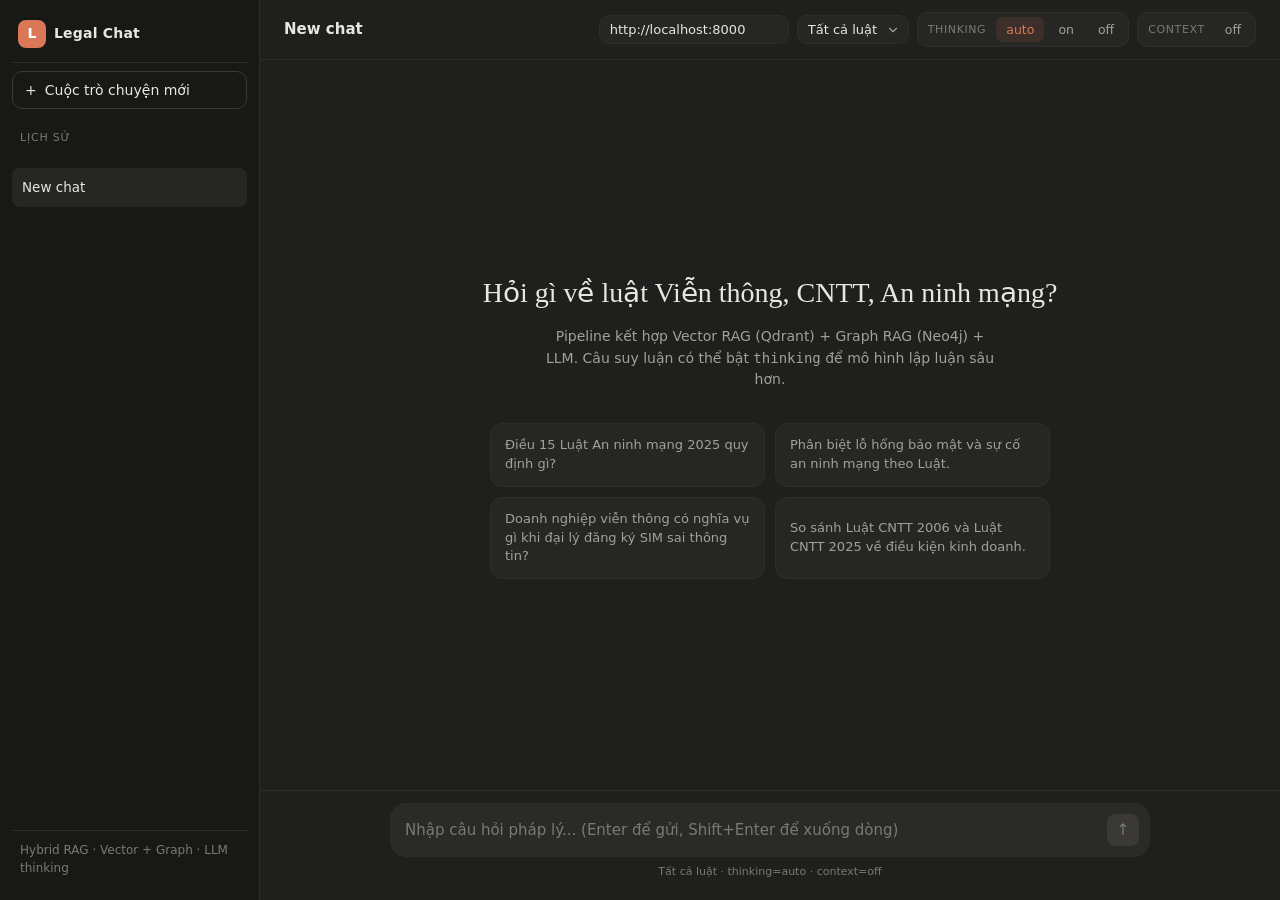
==== ui.html @ 365f96e8 "Add chat UI and graph visualization" ====
<!doctype html>
<html lang="vi">
<head>
  <meta charset="UTF-8" />
  <meta name="viewport" content="width=device-width, initial-scale=1.0" />
  <title>Legal Chat</title>
  <style>
    :root {
      --bg: #1f1f1e;
      --bg-elevated: #262624;
      --bg-sidebar: #181817;
      --bg-input: #2a2a28;
      --bg-bubble-user: #353532;
      --bg-code: #1a1a19;
      --text: #e8e6e3;
      --text-muted: #a1a09c;
      --text-faint: #7a7975;
      --border: #3a3937;
      --border-soft: #2e2d2b;
      --accent: #d97757;
      --accent-hover: #c46444;
      --accent-soft: rgba(217, 119, 87, 0.12);
      --danger: #e06c75;
      --sans: Inter, system-ui, -apple-system, "Segoe UI", Roboto, sans-serif;
      --serif: "Source Serif Pro", Georgia, "Times New Roman", serif;
      --mono: ui-monospace, SFMono-Regular, Consolas, "Liberation Mono", monospace;
      color-scheme: dark;
      font-family: var(--sans);
      font-size: 15px;
      line-height: 1.55;
      color: var(--text);
      background: var(--bg);
      -webkit-font-smoothing: antialiased;
      -moz-osx-font-smoothing: grayscale;
      text-rendering: optimizeLegibility;
    }

    * { box-sizing: border-box; }
    html, body { margin: 0; height: 100%; width: 100%; }
    button {
      font-family: inherit;
      color: inherit;
      background: none;
      border: none;
      cursor: pointer;
      padding: 0;
    }
    input, textarea, select {
      font-family: inherit;
      font-size: inherit;
      color: inherit;
      background: none;
      border: none;
      outline: none;
    }
    ::-webkit-scrollbar { width: 10px; height: 10px; }
    ::-webkit-scrollbar-track { background: transparent; }
    ::-webkit-scrollbar-thumb { background: var(--border); border-radius: 8px; }
    ::-webkit-scrollbar-thumb:hover { background: #4a4946; }

    .app {
      display: flex;
      height: 100vh;
      width: 100vw;
      overflow: hidden;
    }

    .sidebar {
      width: 260px;
      flex-shrink: 0;
      background: var(--bg-sidebar);
      border-right: 1px solid var(--border-soft);
      display: flex;
      flex-direction: column;
      padding: 12px;
      gap: 8px;
    }

    .sidebar-header {
      display: flex;
      align-items: center;
      gap: 8px;
      padding: 8px 6px 14px;
      border-bottom: 1px solid var(--border-soft);
    }

    .sidebar-logo {
      width: 28px;
      height: 28px;
      border-radius: 8px;
      background: var(--accent);
      color: white;
      display: grid;
      place-items: center;
      font-weight: 700;
      font-size: 14px;
    }

    .sidebar-title {
      font-weight: 600;
      font-size: 14px;
      letter-spacing: 0.2px;
    }

    .new-chat-btn {
      display: flex;
      align-items: center;
      gap: 8px;
      padding: 10px 12px;
      border-radius: 10px;
      background: transparent;
      color: var(--text);
      font-size: 14px;
      font-weight: 500;
      border: 1px solid var(--border);
      transition: background 0.15s;
    }
    .new-chat-btn:hover { background: var(--bg-elevated); }

    .conv-section-title {
      font-size: 11px;
      text-transform: uppercase;
      letter-spacing: 0.8px;
      color: var(--text-faint);
      padding: 12px 8px 6px;
    }

    .conv-list {
      flex: 1;
      overflow-y: auto;
      display: flex;
      flex-direction: column;
      gap: 2px;
      margin-top: 8px;
    }

    .conv-item {
      display: flex;
      align-items: center;
      justify-content: space-between;
      padding: 8px 10px;
      border-radius: 8px;
      font-size: 13.5px;
      color: var(--text-muted);
      cursor: pointer;
      transition: background 0.15s, color 0.15s;
      text-align: left;
    }
    .conv-item:hover, .conv-item.active {
      background: var(--bg-elevated);
      color: var(--text);
    }
    .conv-item-title {
      flex: 1;
      white-space: nowrap;
      overflow: hidden;
      text-overflow: ellipsis;
    }
    .conv-item-del {
      opacity: 0;
      font-size: 16px;
      color: var(--text-faint);
      padding: 2px 4px;
      border-radius: 4px;
      transition: opacity 0.15s;
    }
    .conv-item:hover .conv-item-del { opacity: 1; }
    .conv-item-del:hover {
      color: var(--danger);
      background: rgba(224, 108, 117, 0.12);
    }

    .sidebar-footer {
      border-top: 1px solid var(--border-soft);
      padding: 10px 8px;
      font-size: 12px;
      color: var(--text-faint);
    }

    .main {
      flex: 1;
      display: flex;
      flex-direction: column;
      min-width: 0;
    }

    .topbar {
      display: flex;
      align-items: center;
      justify-content: space-between;
      padding: 12px 24px;
      border-bottom: 1px solid var(--border-soft);
      gap: 12px;
      flex-wrap: wrap;
    }
    .topbar-left, .topbar-right {
      display: flex;
      align-items: center;
      gap: 8px;
      flex-wrap: wrap;
    }
    .chat-title {
      font-size: 15px;
      font-weight: 600;
      color: var(--text);
    }

    .control-group {
      display: flex;
      align-items: center;
      gap: 4px;
      background: var(--bg-elevated);
      border: 1px solid var(--border-soft);
      border-radius: 10px;
      padding: 4px;
    }
    .control-label {
      font-size: 11px;
      text-transform: uppercase;
      letter-spacing: 0.6px;
      color: var(--text-faint);
      padding: 0 6px;
    }
    .control-btn {
      padding: 5px 10px;
      border-radius: 7px;
      font-size: 12.5px;
      color: var(--text-muted);
      transition: all 0.15s;
    }
    .control-btn:hover { color: var(--text); }
    .control-btn.active {
      background: var(--accent-soft);
      color: var(--accent);
      font-weight: 500;
    }
    .select, .api-input {
      background: var(--bg-elevated);
      border: 1px solid var(--border-soft);
      border-radius: 10px;
      padding: 6px 10px;
      font-size: 13px;
      color: var(--text);
    }
    .select {
      padding-right: 30px;
      appearance: none;
      -webkit-appearance: none;
      background-image: url("data:image/svg+xml;utf8,<svg xmlns='http://www.w3.org/2000/svg' viewBox='0 0 24 24' fill='none' stroke='%23a1a09c' stroke-width='2' stroke-linecap='round' stroke-linejoin='round'><polyline points='6 9 12 15 18 9'/></svg>");
      background-repeat: no-repeat;
      background-position: right 8px center;
      background-size: 14px;
      cursor: pointer;
      max-width: 260px;
    }
    .api-input {
      width: 190px;
    }
    .select:hover, .api-input:hover { border-color: var(--border); }

    .chat {
      flex: 1;
      overflow-y: auto;
      display: flex;
      flex-direction: column;
    }
    .chat-inner {
      width: 100%;
      max-width: 760px;
      margin: 0 auto;
      padding: 24px;
      display: flex;
      flex-direction: column;
      gap: 28px;
      flex: 1;
    }
    .empty-state {
      flex: 1;
      display: flex;
      flex-direction: column;
      justify-content: center;
      align-items: center;
      gap: 12px;
      color: var(--text-muted);
      padding: 60px 20px;
      text-align: center;
    }
    .empty-state h2 {
      font-family: var(--serif);
      font-size: 28px;
      font-weight: 400;
      color: var(--text);
      margin: 0;
    }
    .empty-state p {
      font-size: 14px;
      margin: 0;
      max-width: 460px;
    }
    .suggestion-grid {
      display: grid;
      grid-template-columns: repeat(2, minmax(0, 1fr));
      gap: 10px;
      margin-top: 20px;
      width: 100%;
      max-width: 560px;
    }
    .suggestion {
      text-align: left;
      padding: 12px 14px;
      background: var(--bg-elevated);
      border: 1px solid var(--border-soft);
      border-radius: 12px;
      font-size: 13px;
      color: var(--text-muted);
      line-height: 1.45;
      transition: all 0.15s;
    }
    .suggestion:hover {
      border-color: var(--border);
      color: var(--text);
    }

    .msg {
      display: flex;
      flex-direction: column;
      gap: 6px;
    }
    .msg-role {
      font-size: 12px;
      font-weight: 600;
      color: var(--text-faint);
      letter-spacing: 0.3px;
      display: flex;
      align-items: center;
      gap: 8px;
    }
    .badge {
      font-size: 10px;
      padding: 2px 6px;
      border-radius: 4px;
      background: var(--accent-soft);
      color: var(--accent);
      font-weight: 500;
      text-transform: none;
      letter-spacing: 0.2px;
    }
    .badge.muted {
      background: var(--bg-elevated);
      color: var(--text-muted);
    }
    .msg-content {
      font-size: 15px;
      line-height: 1.65;
      white-space: pre-wrap;
      word-wrap: break-word;
      color: var(--text);
    }
    .msg.user {
      align-items: flex-end;
    }
    .msg.user .msg-content {
      background: var(--bg-bubble-user);
      padding: 12px 16px;
      border-radius: 14px;
      align-self: flex-end;
      max-width: 85%;
    }
    .msg.assistant .msg-content {
      padding: 4px 0;
    }
    .msg.assistant .msg-content.markdown {
      white-space: normal;
    }
    .markdown h1,
    .markdown h2,
    .markdown h3 {
      margin: 14px 0 8px;
      color: var(--text);
      line-height: 1.3;
      font-weight: 650;
    }
    .markdown h1 { font-size: 22px; }
    .markdown h2 { font-size: 19px; }
    .markdown h3 { font-size: 16px; }
    .markdown p { margin: 0 0 10px; }
    .markdown ul,
    .markdown ol {
      margin: 6px 0 12px;
      padding-left: 24px;
    }
    .markdown li {
      margin: 4px 0;
      padding-left: 2px;
    }
    .markdown blockquote {
      margin: 8px 0 12px;
      padding: 8px 12px;
      border-left: 3px solid var(--accent);
      background: var(--bg-elevated);
      color: var(--text-muted);
      border-radius: 0 8px 8px 0;
    }
    .markdown code {
      font-family: var(--mono);
      font-size: 0.92em;
      background: var(--bg-code);
      border: 1px solid var(--border-soft);
      border-radius: 5px;
      padding: 1px 5px;
    }
    .markdown pre {
      margin: 8px 0 12px;
      padding: 10px 12px;
      background: var(--bg-code);
      border: 1px solid var(--border-soft);
      border-radius: 8px;
      overflow-x: auto;
      white-space: pre;
    }
    .markdown pre code {
      padding: 0;
      border: none;
      background: transparent;
      font-size: 12px;
      line-height: 1.55;
    }
    .markdown table {
      width: 100%;
      border-collapse: collapse;
      margin: 10px 0 14px;
      font-size: 14px;
    }
    .markdown th,
    .markdown td {
      border: 1px solid var(--border-soft);
      padding: 7px 9px;
      vertical-align: top;
    }
    .markdown th {
      background: var(--bg-elevated);
      color: var(--text);
      text-align: left;
      font-weight: 600;
    }
    .markdown a {
      color: var(--accent);
      text-decoration: none;
    }
    .markdown a:hover { text-decoration: underline; }
    .markdown hr {
      border: none;
      border-top: 1px solid var(--border-soft);
      margin: 14px 0;
    }
    .msg.error .msg-content {
      color: var(--danger);
      background: rgba(224, 108, 117, 0.08);
      border: 1px solid rgba(224, 108, 117, 0.2);
      padding: 12px 16px;
      border-radius: 12px;
    }
    .msg-meta {
      font-size: 12px;
      color: var(--text-faint);
      margin-top: 4px;
      font-style: italic;
    }

    .ctx {
      margin-top: 10px;
      border: 1px solid var(--border-soft);
      border-radius: 10px;
      background: var(--bg-elevated);
      overflow: hidden;
    }
    .ctx-summary {
      display: flex;
      align-items: center;
      justify-content: space-between;
      padding: 8px 12px;
      font-size: 12px;
      color: var(--text-muted);
      cursor: pointer;
      user-select: none;
    }
    .ctx-summary:hover { color: var(--text); }
    .ctx[open] .chev { transform: rotate(90deg); }
    .chev {
      transition: transform 0.15s;
      font-size: 10px;
    }
    .ctx-body {
      padding: 0 14px 12px;
      display: flex;
      flex-direction: column;
      gap: 12px;
    }
    .ctx-section {
      display: flex;
      flex-direction: column;
      gap: 4px;
    }
    .ctx-section h4 {
      margin: 0;
      font-size: 11px;
      text-transform: uppercase;
      letter-spacing: 0.6px;
      color: var(--text-faint);
    }
    .ctx-section pre {
      margin: 0;
      background: var(--bg-code);
      border: 1px solid var(--border-soft);
      border-radius: 8px;
      padding: 10px 12px;
      font-family: var(--mono);
      font-size: 12px;
      line-height: 1.55;
      color: var(--text-muted);
      white-space: pre-wrap;
      word-wrap: break-word;
      max-height: 320px;
      overflow-y: auto;
    }
    .ctx-head {
      display: flex;
      align-items: center;
      justify-content: space-between;
      gap: 8px;
    }
    .ctx-action {
      padding: 4px 8px;
      border: 1px solid var(--border-soft);
      border-radius: 7px;
      background: var(--bg-code);
      color: var(--text-muted);
      font-size: 11.5px;
      transition: border-color 0.15s, color 0.15s, background 0.15s;
    }
    .ctx-action:hover,
    .ctx-action.active {
      border-color: var(--accent);
      color: var(--accent);
      background: var(--accent-soft);
    }
    .graph-viz {
      border: 1px solid var(--border-soft);
      border-radius: 8px;
      background: var(--bg-code);
      overflow: auto;
      max-height: 480px;
    }
    .graph-viz.is-hidden { display: none; }
    .graph-viz svg {
      display: block;
      min-width: 760px;
      width: 100%;
      height: auto;
    }
    .graph-edge {
      stroke: #6b6964;
      stroke-width: 1.2;
      fill: none;
      opacity: 0.78;
    }
    .graph-edge-label {
      font-family: var(--mono);
      font-size: 10px;
      fill: var(--text-faint);
      paint-order: stroke;
      stroke: var(--bg-code);
      stroke-width: 4px;
      stroke-linejoin: round;
    }
    .graph-node rect {
      stroke: var(--border);
      stroke-width: 1;
      rx: 7;
      ry: 7;
    }
    .graph-node text {
      font-family: var(--sans);
      font-size: 11.5px;
      fill: var(--text);
      pointer-events: none;
    }
    .graph-node .node-type {
      font-family: var(--mono);
      font-size: 9.5px;
      fill: var(--text-faint);
      text-transform: uppercase;
    }
    .graph-node.law rect { fill: #28332d; }
    .graph-node.article rect { fill: #37302a; stroke: var(--accent); }
    .graph-node.clause rect { fill: #2c2f34; }
    .graph-node.ref rect { fill: #302d38; }
    .graph-node.entity rect { fill: #262f30; }
    .graph-empty {
      padding: 12px;
      font-size: 12px;
      color: var(--text-faint);
    }
    .graph-modal {
      position: fixed;
      inset: 0;
      z-index: 100;
      background: rgba(0, 0, 0, 0.68);
      display: grid;
      place-items: center;
      padding: 22px;
    }
    .graph-modal[hidden] { display: none; }
    .graph-panel {
      width: min(1500px, 96vw);
      height: min(940px, 92vh);
      background: var(--bg);
      border: 1px solid var(--border);
      border-radius: 10px;
      box-shadow: 0 22px 70px rgba(0, 0, 0, 0.48);
      display: grid;
      grid-template-rows: auto 1fr;
      overflow: hidden;
    }
    .graph-modal-header {
      display: flex;
      align-items: center;
      justify-content: space-between;
      gap: 12px;
      padding: 12px 14px;
      border-bottom: 1px solid var(--border-soft);
      background: var(--bg-sidebar);
    }
    .graph-modal-title {
      display: flex;
      flex-direction: column;
      gap: 2px;
      min-width: 0;
    }
    .graph-modal-title strong {
      font-size: 14px;
      color: var(--text);
    }
    .graph-modal-title span {
      font-size: 12px;
      color: var(--text-faint);
      white-space: nowrap;
      overflow: hidden;
      text-overflow: ellipsis;
    }
    .graph-close {
      width: 32px;
      height: 32px;
      border-radius: 8px;
      display: grid;
      place-items: center;
      border: 1px solid var(--border-soft);
      background: var(--bg-elevated);
      color: var(--text-muted);
      font-size: 20px;
      line-height: 1;
    }
    .graph-close:hover {
      color: var(--text);
      border-color: var(--border);
    }
    .graph-modal-body {
      min-height: 0;
      display: grid;
      grid-template-columns: minmax(0, 1fr) 320px;
    }
    .graph-stage {
      position: relative;
      min-width: 0;
      min-height: 0;
      overflow: auto;
      background:
        linear-gradient(rgba(255,255,255,0.026) 1px, transparent 1px),
        linear-gradient(90deg, rgba(255,255,255,0.026) 1px, transparent 1px),
        var(--bg-code);
      background-size: 28px 28px;
    }
    .graph-stage svg {
      display: block;
      min-width: 1180px;
      min-height: 760px;
    }
    .neo-edge {
      stroke: #77736d;
      stroke-width: 1.55;
      opacity: 0.9;
      cursor: pointer;
    }
    .neo-edge:hover { stroke: var(--accent); }
    .neo-edge-label {
      font-family: var(--mono);
      font-size: 10px;
      fill: var(--text-muted);
      paint-order: stroke;
      stroke: var(--bg-code);
      stroke-width: 4px;
      stroke-linejoin: round;
      pointer-events: none;
    }
    .neo-node { cursor: pointer; }
    .neo-node circle {
      stroke: rgba(255,255,255,0.22);
      stroke-width: 1.5;
      filter: drop-shadow(0 5px 12px rgba(0,0,0,0.28));
    }
    .neo-node:hover circle {
      stroke: var(--accent);
      stroke-width: 2.5;
    }
    .neo-node text {
      fill: #f4f1ec;
      font-family: var(--sans);
      font-size: 11px;
      font-weight: 600;
      text-anchor: middle;
      pointer-events: none;
    }
    .neo-node .neo-label-type {
      fill: rgba(255,255,255,0.72);
      font-family: var(--mono);
      font-size: 8.5px;
      font-weight: 500;
      letter-spacing: 0.2px;
    }
    .graph-inspector {
      border-left: 1px solid var(--border-soft);
      background: var(--bg-elevated);
      min-width: 0;
      overflow: auto;
      padding: 14px;
    }
    .graph-inspector h3 {
      margin: 0 0 8px;
      font-size: 13px;
      color: var(--text);
    }
    .graph-inspector p {
      margin: 0 0 10px;
      color: var(--text-muted);
      font-size: 12px;
    }
    .graph-props {
      display: grid;
      gap: 7px;
      font-size: 12px;
    }
    .graph-prop {
      display: grid;
      gap: 2px;
      padding-bottom: 7px;
      border-bottom: 1px solid var(--border-soft);
    }
    .graph-prop-key {
      color: var(--text-faint);
      font-family: var(--mono);
      font-size: 10.5px;
    }
    .graph-prop-value {
      color: var(--text-muted);
      word-break: break-word;
    }

    .typing {
      display: inline-flex;
      gap: 4px;
      align-items: center;
      padding: 8px 0;
    }
    .typing .dot {
      width: 6px;
      height: 6px;
      border-radius: 50%;
      background: var(--text-faint);
      animation: blink 1.2s infinite;
    }
    .typing .dot:nth-child(2) { animation-delay: 0.2s; }
    .typing .dot:nth-child(3) { animation-delay: 0.4s; }
    @keyframes blink {
      0%, 80%, 100% { opacity: 0.25; }
      40% { opacity: 1; }
    }

    /* Thinking card */
    .think {
      margin-top: 8px;
      margin-bottom: 4px;
      border: 1px solid var(--border-soft);
      border-radius: 12px;
      background: linear-gradient(
        180deg,
        rgba(217, 119, 87, 0.04) 0%,
        rgba(217, 119, 87, 0.01) 100%
      );
      overflow: hidden;
      transition: border-color 0.15s;
    }
    .think:hover { border-color: var(--border); }
    .think[open] { background: var(--bg-elevated); }
    .think-summary {
      display: flex;
      align-items: center;
      gap: 8px;
      padding: 9px 12px;
      font-size: 12.5px;
      color: var(--text-muted);
      cursor: pointer;
      user-select: none;
      list-style: none;
    }
    .think-summary::-webkit-details-marker { display: none; }
    .think-summary:hover { color: var(--text); }
    .think-icon { font-size: 13px; display: inline-flex; }
    .think-label { font-weight: 500; color: var(--text); }
    .think-len {
      font-family: var(--mono);
      font-size: 11px;
      color: var(--text-faint);
      margin-left: 2px;
    }
    .think-summary .chev { margin-left: auto; color: var(--text-faint); }
    .think[open] .think-summary .chev { transform: rotate(90deg); }
    .think-body {
      padding: 10px 14px 12px 36px;
      font-family: var(--mono);
      font-size: 12.5px;
      line-height: 1.6;
      color: var(--text-muted);
      white-space: pre-wrap;
      word-wrap: break-word;
      max-height: 360px;
      overflow-y: auto;
      border-top: 1px solid var(--border-soft);
    }
    .think[open] > .think-body {
      animation: think-pulse 1.6s ease-in-out infinite;
    }
    @keyframes think-pulse {
      0%, 100% { opacity: 0.85; }
      50% { opacity: 1; }
    }

    /* Streaming caret */
    .caret {
      display: inline-block;
      width: 7px;
      height: 1em;
      margin-left: 2px;
      background: var(--accent);
      vertical-align: text-bottom;
      border-radius: 1px;
      animation: caret-blink 1s steps(2, start) infinite;
    }
    @keyframes caret-blink {
      to { visibility: hidden; }
    }

    .composer-wrap {
      padding: 12px 24px 20px;
      border-top: 1px solid var(--border-soft);
      background: var(--bg);
    }
    .composer {
      max-width: 760px;
      margin: 0 auto;
      display: flex;
      align-items: flex-end;
      gap: 8px;
      background: var(--bg-input);
      border: 1px solid var(--border-soft);
      border-radius: 16px;
      padding: 10px 10px 10px 14px;
      transition: border-color 0.15s;
    }
    .composer:focus-within { border-color: var(--border); }
    .composer textarea {
      flex: 1;
      resize: none;
      min-height: 24px;
      max-height: 220px;
      padding: 4px 0;
      background: transparent;
      font-size: 15px;
      line-height: 1.5;
      color: var(--text);
    }
    .composer textarea::placeholder { color: var(--text-faint); }
    .send-btn {
      width: 32px;
      height: 32px;
      border-radius: 8px;
      background: var(--accent);
      color: white;
      display: grid;
      place-items: center;
      font-size: 16px;
      transition: background 0.15s;
      flex-shrink: 0;
    }
    .send-btn:hover:not(:disabled) { background: var(--accent-hover); }
    .send-btn:disabled {
      background: var(--border);
      color: var(--text-faint);
      cursor: not-allowed;
    }
    .composer-hint {
      max-width: 760px;
      margin: 6px auto 0;
      font-size: 11px;
      color: var(--text-faint);
      text-align: center;
    }

    @media (max-width: 760px) {
      .sidebar { display: none; }
      .topbar { padding: 10px 14px; }
      .chat-inner { padding: 18px 14px; }
      .composer-wrap { padding: 10px 14px 16px; }
      .suggestion-grid { grid-template-columns: 1fr; }
      .api-input { width: 100%; }
      .graph-modal { padding: 8px; }
      .graph-panel { width: 100vw; height: 100vh; border-radius: 0; }
      .graph-modal-body { grid-template-columns: 1fr; grid-template-rows: 1fr 220px; }
      .graph-inspector { border-left: none; border-top: 1px solid var(--border-soft); }
    }
  </style>
</head>
<body>
  <div class="app">
    <aside class="sidebar">
      <div class="sidebar-header">
        <div class="sidebar-logo">L</div>
        <div class="sidebar-title">Legal Chat</div>
      </div>

      <button id="newChatBtn" class="new-chat-btn">
        <span>+</span>
        <span>Cuộc trò chuyện mới</span>
      </button>

      <div class="conv-section-title">Lịch sử</div>
      <div id="convList" class="conv-list"></div>

      <div class="sidebar-footer">Hybrid RAG · Vector + Graph · LLM thinking</div>
    </aside>

    <main class="main">
      <header class="topbar">
        <div class="topbar-left">
          <div id="chatTitle" class="chat-title">New chat</div>
        </div>
        <div class="topbar-right">
          <input id="apiBase" class="api-input" title="API backend base URL" />

          <select id="lawSelect" class="select" title="Lọc theo luật">
            <option value="">Tất cả luật</option>
          </select>

          <div class="control-group" title="Chế độ suy luận của LLM">
            <span class="control-label">Thinking</span>
            <button class="control-btn active" data-thinking="auto">auto</button>
            <button class="control-btn" data-thinking="on">on</button>
            <button class="control-btn" data-thinking="off">off</button>
          </div>

          <div class="control-group" title="Hiển thị Vector/Graph context">
            <span class="control-label">Context</span>
            <button id="contextBtn" class="control-btn">off</button>
          </div>
        </div>
      </header>

      <div id="chat" class="chat">
        <div id="chatInner" class="chat-inner"></div>
      </div>

      <div class="composer-wrap">
        <div class="composer">
          <textarea
            id="input"
            placeholder="Nhập câu hỏi pháp lý... (Enter để gửi, Shift+Enter để xuống dòng)"
            rows="1"
          ></textarea>
          <button id="sendBtn" class="send-btn" title="Gửi" disabled>↑</button>
        </div>
        <div id="composerHint" class="composer-hint">Tất cả luật · thinking=auto · context=off</div>
      </div>
    </main>
  </div>

  <div id="graphModal" class="graph-modal" hidden>
    <div class="graph-panel">
      <div class="graph-modal-header">
        <div class="graph-modal-title">
          <strong>Neo4j subgraph</strong>
          <span id="graphMeta">No graph loaded</span>
        </div>
        <button id="graphClose" class="graph-close" type="button" title="Đóng">×</button>
      </div>
      <div class="graph-modal-body">
        <div id="graphStage" class="graph-stage"></div>
        <aside id="graphInspector" class="graph-inspector">
          <h3>Selection</h3>
          <p>Click a node or relationship to inspect Neo4j properties.</p>
        </aside>
      </div>
    </div>
  </div>

  <script>
    const SUGGESTIONS = [
      "Điều 15 Luật An ninh mạng 2025 quy định gì?",
      "Phân biệt lỗ hổng bảo mật và sự cố an ninh mạng theo Luật.",
      "Doanh nghiệp viễn thông có nghĩa vụ gì khi đại lý đăng ký SIM sai thông tin?",
      "So sánh Luật CNTT 2006 và Luật CNTT 2025 về điều kiện kinh doanh.",
    ];

    const state = {
      conversations: [newConversation()],
      activeId: null,
      laws: [],
      lawId: "",
      thinking: "auto",
      showContext: false,
      input: "",
      sending: false,
      apiBase: localStorage.getItem("legal-chat-api-base") || "http://localhost:8000",
    };
    state.activeId = state.conversations[0].id;
    let currentGraphView = { nodes: new Map(), edges: new Map() };

    const els = {
      convList: document.getElementById("convList"),
      chatTitle: document.getElementById("chatTitle"),
      chat: document.getElementById("chat"),
      chatInner: document.getElementById("chatInner"),
      input: document.getElementById("input"),
      sendBtn: document.getElementById("sendBtn"),
      newChatBtn: document.getElementById("newChatBtn"),
      lawSelect: document.getElementById("lawSelect"),
      contextBtn: document.getElementById("contextBtn"),
      composerHint: document.getElementById("composerHint"),
      apiBase: document.getElementById("apiBase"),
      graphModal: document.getElementById("graphModal"),
      graphMeta: document.getElementById("graphMeta"),
      graphStage: document.getElementById("graphStage"),
      graphInspector: document.getElementById("graphInspector"),
      graphClose: document.getElementById("graphClose"),
      thinkingBtns: Array.from(document.querySelectorAll("[data-thinking]")),
    };

    els.apiBase.value = state.apiBase;

    function genId() {
      return `${Date.now().toString(36)}-${Math.random().toString(36).slice(2, 7)}`;
    }

    function newConversation() {
      return {
        id: genId(),
        title: "New chat",
        messages: [],
        createdAt: Date.now(),
      };
    }

    function activeConversation() {
      return state.conversations.find((c) => c.id === state.activeId) || state.conversations[0];
    }

    function truncate(s, n) {
      const t = String(s || "").trim().replace(/\s+/g, " ");
      return t.length <= n ? t : t.slice(0, n - 1) + "...";
    }

    function escapeHtml(value) {
      return String(value ?? "")
        .replaceAll("&", "&amp;")
        .replaceAll("<", "&lt;")
        .replaceAll(">", "&gt;")
        .replaceAll('"', "&quot;")
        .replaceAll("'", "&#039;");
    }

    function renderMarkdown(value) {
      const source = String(value ?? "").replace(/\r\n?/g, "\n");
      const codeBlocks = [];
      let text = source.replace(/```([\w-]*)\n?([\s\S]*?)```/g, (_, lang, code) => {
        const token = `@@CODEBLOCK_${codeBlocks.length}@@`;
        codeBlocks.push(
          `<pre><code${lang ? ` data-lang="${escapeHtml(lang)}"` : ""}>${escapeHtml(code.trimEnd())}</code></pre>`
        );
        return `\n${token}\n`;
      });

      text = escapeHtml(text);
      text = renderMarkdownTables(text);
      text = text
        .replace(/^######\s+(.+)$/gm, "<h3>$1</h3>")
        .replace(/^#####\s+(.+)$/gm, "<h3>$1</h3>")
        .replace(/^####\s+(.+)$/gm, "<h3>$1</h3>")
        .replace(/^###\s+(.+)$/gm, "<h3>$1</h3>")
        .replace(/^##\s+(.+)$/gm, "<h2>$1</h2>")
        .replace(/^#\s+(.+)$/gm, "<h1>$1</h1>")
        .replace(/^\s*---+\s*$/gm, "<hr>")
        .replace(/`([^`\n]+)`/g, "<code>$1</code>")
        .replace(/\*\*([^*\n][\s\S]*?)\*\*/g, "<strong>$1</strong>")
        .replace(/__([^_\n][\s\S]*?)__/g, "<strong>$1</strong>")
        .replace(/(^|[\s(])\*([^*\n]+)\*/g, "$1<em>$2</em>")
        .replace(/(^|[\s(])_([^_\n]+)_/g, "$1<em>$2</em>")
        .replace(/\[([^\]\n]+)\]\((https?:\/\/[^\s)]+)\)/g, '<a href="$2" target="_blank" rel="noopener noreferrer">$1</a>');

      text = renderMarkdownLists(text);
      text = renderBlockquotes(text);
      text = text.replace(/@@CODEBLOCK_(\d+)@@/g, (_, i) => codeBlocks[Number(i)] || "");
      return renderParagraphs(text);
    }

    function renderMarkdownTables(text) {
      const lines = text.split("\n");
      const out = [];
      for (let i = 0; i < lines.length; i += 1) {
        if (
          i + 1 < lines.length &&
          /^\s*\|(.+)\|\s*$/.test(lines[i]) &&
          /^\s*\|?[\s:|-]+\|[\s:|.-]*\|?\s*$/.test(lines[i + 1])
        ) {
          const header = splitTableRow(lines[i]);
          i += 2;
          const rows = [];
          while (i < lines.length && /^\s*\|(.+)\|\s*$/.test(lines[i])) {
            rows.push(splitTableRow(lines[i]));
            i += 1;
          }
          i -= 1;
          out.push(
            "<table><thead><tr>" +
            header.map((c) => `<th>${c}</th>`).join("") +
            "</tr></thead><tbody>" +
            rows.map((r) => "<tr>" + r.map((c) => `<td>${c}</td>`).join("") + "</tr>").join("") +
            "</tbody></table>"
          );
        } else {
          out.push(lines[i]);
        }
      }
      return out.join("\n");
    }

    function splitTableRow(line) {
      return line.trim().replace(/^\|/, "").replace(/\|$/, "").split("|").map((c) => c.trim());
    }

    function renderMarkdownLists(text) {
      const lines = text.split("\n");
      const out = [];
      let listType = null;
      let items = [];

      function flush() {
        if (!listType) return;
        out.push(`<${listType}>${items.map((item) => `<li>${item}</li>`).join("")}</${listType}>`);
        listType = null;
        items = [];
      }

      for (const line of lines) {
        const unordered = line.match(/^\s*[-*]\s+(.+)$/);
        const ordered = line.match(/^\s*\d+\.\s+(.+)$/);
        if (unordered || ordered) {
          const nextType = unordered ? "ul" : "ol";
          if (listType && listType !== nextType) flush();
          listType = nextType;
          items.push((unordered || ordered)[1]);
        } else {
          flush();
          out.push(line);
        }
      }
      flush();
      return out.join("\n");
    }

    function renderBlockquotes(text) {
      const lines = text.split("\n");
      const out = [];
      let quote = [];

      function flush() {
        if (!quote.length) return;
        out.push(`<blockquote>${quote.join("<br>")}</blockquote>`);
        quote = [];
      }

      for (const line of lines) {
        const m = line.match(/^\s*&gt;\s?(.*)$/);
        if (m) {
          quote.push(m[1]);
        } else {
          flush();
          out.push(line);
        }
      }
      flush();
      return out.join("\n");
    }

    function renderParagraphs(text) {
      const blockStart = /^(<h[1-3]|<ul|<ol|<blockquote|<pre|<table|<hr)/;
      return text
        .split(/\n{2,}/)
        .map((block) => block.trim())
        .filter(Boolean)
        .map((block) => {
          if (blockStart.test(block)) return block;
          return `<p>${block.replace(/\n/g, "<br>")}</p>`;
        })
        .join("");
    }

    function apiUrl(path) {
      return state.apiBase.replace(/\/+$/, "") + path;
    }

    function updateActive(fn) {
      state.conversations = state.conversations.map((c) => (
        c.id === state.activeId ? fn(c) : c
      ));
      render();
    }

    function render() {
      const active = activeConversation();
      els.chatTitle.textContent = active?.title || "Chat";
      renderConversations();
      renderLaws();
      renderMessages();
      renderControls();
      updateComposer();
      requestAnimationFrame(() => {
        els.chat.scrollTop = els.chat.scrollHeight;
      });
    }

    function renderConversations() {
      els.convList.innerHTML = state.conversations.map((c) => `
        <div class="conv-item ${c.id === state.activeId ? "active" : ""}" data-conv-id="${escapeHtml(c.id)}">
          <div class="conv-item-title">${escapeHtml(c.title)}</div>
          <button class="conv-item-del" title="Xóa" data-delete-id="${escapeHtml(c.id)}">×</button>
        </div>
      `).join("");
    }

    function renderLaws() {
      const current = els.lawSelect.value;
      els.lawSelect.innerHTML = `<option value="">Tất cả luật</option>` + state.laws.map((l) => (
        `<option value="${escapeHtml(l.id)}">${escapeHtml(l.label)}</option>`
      )).join("");
      els.lawSelect.value = state.lawId || current || "";
    }

    function renderControls() {
      els.thinkingBtns.forEach((btn) => {
        btn.classList.toggle("active", btn.dataset.thinking === state.thinking);
      });
      els.contextBtn.classList.toggle("active", state.showContext);
      els.contextBtn.textContent = state.showContext ? "on" : "off";
    }

    function renderMessages() {
      const active = activeConversation();
      const messages = active?.messages || [];
      if (!messages.length) {
        els.chatInner.innerHTML = `
          <div class="empty-state">
            <h2>Hỏi gì về luật Viễn thông, CNTT, An ninh mạng?</h2>
            <p>
              Pipeline kết hợp Vector RAG (Qdrant) + Graph RAG (Neo4j) + LLM.
              Câu suy luận có thể bật <code>thinking</code> để mô hình lập luận sâu hơn.
            </p>
            <div class="suggestion-grid">
              ${SUGGESTIONS.map((s) => `
                <button class="suggestion" data-suggestion="${escapeHtml(s)}">${escapeHtml(s)}</button>
              `).join("")}
            </div>
          </div>
        `;
        return;
      }

      els.chatInner.innerHTML = messages.map(messageHtml).join("");
    }

    function messageHtml(m) {
      if (m.role === "user") {
        return `
          <div class="msg user">
            <div class="msg-role">Bạn</div>
            <div class="msg-content">${escapeHtml(m.text)}</div>
          </div>
        `;
      }
      if (m.role === "error") {
        return `
          <div class="msg error">
            <div class="msg-role">Lỗi</div>
            <div class="msg-content">${escapeHtml(m.text)}</div>
          </div>
        `;
      }

      const refined = m.refined || {};
      const original = String(refined.original || "").trim();
      const refinedText = String(refined.refined || "").trim();
      const refinedChanged = refinedText && refinedText !== original;
      const hasContext = m.context && (m.context.vector_context || m.context.graph_context);
      const hasThinking = m.thinking && m.thinking.length > 0;
      const showThinkingLive = m.streaming && hasThinking && !m.answer;
      const showTypingDots = m.streaming && !m.answer && !hasThinking;
      const showCaret = m.streaming && m.answer;

      return `
        <div class="msg assistant" data-msg-id="${escapeHtml(m.id || "")}">
          <div class="msg-role">
            Trợ lý
            ${m.intent ? `<span class="badge">${escapeHtml(m.intent)}</span>` : ""}
            ${m.refined ? `<span class="badge ${m.thinking_used ? "" : "muted"}">${m.thinking_used ? "thinking" : "no-thinking"}</span>` : ""}
          </div>
          ${refinedChanged ? `<div class="msg-meta">↻ refined: ${escapeHtml(refinedText)}</div>` : ""}
          ${refined.objective ? `<div class="msg-meta">🎯 mục tiêu: ${escapeHtml(refined.objective)}</div>` : ""}
          ${hasThinking ? thinkHtml(m, showThinkingLive) : ""}
          ${showTypingDots
            ? `<div class="typing"><span class="dot"></span><span class="dot"></span><span class="dot"></span></div>`
            : `<div class="msg-content markdown">${renderMarkdown(m.answer || "")}${showCaret ? '<span class="caret"></span>' : ""}</div>`
          }
          ${hasContext ? contextHtml(m.context) : ""}
        </div>
      `;
    }

    function thinkHtml(m, openByDefault) {
      const liveLabel = m.streaming && !m.answer;
      return `
        <details class="think"${openByDefault ? " open" : ""}>
          <summary class="think-summary">
            <span class="think-icon">${liveLabel ? "✨" : "💭"}</span>
            <span class="think-label">${liveLabel ? "Đang suy nghĩ…" : "Suy nghĩ"}</span>
            <span class="think-len">${(m.thinking || "").length.toLocaleString()} ký tự</span>
            <span class="chev">▸</span>
          </summary>
          <div class="think-body">${escapeHtml(m.thinking || "")}</div>
        </details>
      `;
    }

    function contextHtml(context) {
      const ids = Array.isArray(context.graph_article_ids) ? context.graph_article_ids : [];
      return `
        <details class="ctx">
          <summary class="ctx-summary">
            <span>Xem context retrieval</span>
            <span class="chev">▸</span>
          </summary>
          <div class="ctx-body">
            ${context.vector_context ? `
              <div class="ctx-section">
                <h4>VECTOR_CHUNKS</h4>
                <pre>${escapeHtml(context.vector_context)}</pre>
              </div>
            ` : ""}
            ${context.graph_context ? `
              <div class="ctx-section">
                <div class="ctx-head">
                  <h4>GRAPH_CONTEXT</h4>
                  <button class="ctx-action" type="button" data-graph-open="${escapeHtml(ids.join("|"))}">
                    Open Neo4j graph
                  </button>
                </div>
                <pre>${escapeHtml(context.graph_context)}</pre>
              </div>
            ` : ""}
            ${ids.length ? `
              <div class="ctx-section">
                <h4>GRAPH_ARTICLE_IDS</h4>
                <pre>${escapeHtml(ids.join(", "))}</pre>
              </div>
            ` : ""}
          </div>
        </details>
      `;
    }

    function graphVizHtml(graphContext, articleIds) {
      const graph = parseGraphContext(graphContext, articleIds);
      if (!graph.nodes.length) {
        return `
          <div class="graph-viz is-hidden" data-graph-viz>
            <div class="graph-empty">No graph structure detected.</div>
          </div>
        `;
      }
      const layout = layoutGraph(graph.nodes, graph.edges);
      const markerId = `arrow-${genId()}`;
      const edges = graph.edges.map((edge) => {
        const from = layout.nodeMap.get(edge.from);
        const to = layout.nodeMap.get(edge.to);
        if (!from || !to) return "";
        const x1 = from.x + from.w;
        const y1 = from.y + from.h / 2;
        const x2 = to.x;
        const y2 = to.y + to.h / 2;
        const midX = (x1 + x2) / 2;
        const midY = (y1 + y2) / 2 - 6;
        return `
          <path class="graph-edge" d="M ${x1} ${y1} C ${midX} ${y1}, ${midX} ${y2}, ${x2} ${y2}" marker-end="url(#${markerId})"></path>
          <text class="graph-edge-label" x="${midX}" y="${midY}" text-anchor="middle">${escapeHtml(shorten(edge.label, 24))}</text>
        `;
      }).join("");
      const nodes = layout.nodes.map((node) => {
        const lines = wrapLabel(node.label, 22, 2);
        return `
          <g class="graph-node ${escapeHtml(node.kind)}" transform="translate(${node.x} ${node.y})">
            <rect width="${node.w}" height="${node.h}"></rect>
            <text class="node-type" x="10" y="15">${escapeHtml(node.type)}</text>
            ${lines.map((line, i) => (
              `<text x="10" y="${33 + i * 14}">${escapeHtml(line)}</text>`
            )).join("")}
          </g>
        `;
      }).join("");
      return `
        <div class="graph-viz is-hidden" data-graph-viz>
          <svg viewBox="0 0 ${layout.width} ${layout.height}" role="img" aria-label="Graph context visualization">
            <defs>
              <marker id="${markerId}" viewBox="0 0 10 10" refX="9" refY="5" markerWidth="6" markerHeight="6" orient="auto-start-reverse">
                <path d="M 0 0 L 10 5 L 0 10 z" fill="#6b6964"></path>
              </marker>
            </defs>
            ${edges}
            ${nodes}
          </svg>
        </div>
      `;
    }

    function parseGraphContext(value, articleIds = []) {
      const nodes = new Map();
      const edges = [];
      const blocks = String(value || "")
        .split(/\n\s*---+\s*\n/g)
        .map((b) => b.trim())
        .filter(Boolean);

      function addNode(id, label, type, kind) {
        const key = normalizeNodeId(id || label || type);
        if (!key) return null;
        if (!nodes.has(key)) {
          nodes.set(key, {
            id: key,
            label: cleanLabel(label || key),
            type: cleanLabel(type || "NODE"),
            kind: kind || nodeKind(type),
          });
        }
        return key;
      }

      function addEdge(from, to, label) {
        if (!from || !to || from === to) return;
        const key = `${from}|${label}|${to}`;
        if (edges.some((e) => e.key === key)) return;
        edges.push({ key, from, to, label: cleanLabel(label || "REL") });
      }

      blocks.forEach((block, blockIndex) => {
        const lines = block.split(/\n+/).map((l) => normalizeGraphSyntax(l).trim()).filter(Boolean);
        if (!lines.length) return;

        const first = lines[0];
        const heading = first.match(/^\[([^\]]+)\]\s*(.+)$/);
        const lawLabel = heading ? heading[1] : "LAW";
        const articleLabel = heading ? heading[2] : first;
        const articleId = articleIds[blockIndex] || articleLabel;
        const lawId = addNode(`law:${lawLabel}`, lawLabel, "LAW", "law");
        const articleNodeId = addNode(`article:${articleId}`, articleLabel, "ARTICLE", "article");
        addEdge(lawId, articleNodeId, "HAS_ARTICLE");

        for (const line of lines.slice(1)) {
          const bullet = line.match(/^(?:[-*]|\u2022|â€¢)\s*(.+)$/);
          if (bullet) {
            const body = bullet[1].trim();
            const relation = body.match(/^(.+?)\s*(?:\u2014|--|-)\s*([A-Z][A-Z0-9_]{2,})\s*(?:\u2192|->)\s*(.+?)(?:\s+\[(.+)\])?$/);
            if (relation) {
              const from = addNode(`entity:${relation[1]}`, relation[1], "ENTITY", "entity");
              const to = addNode(`entity:${relation[3]}`, relation[3], "ENTITY", "entity");
              addEdge(articleNodeId, from, "CONTEXT");
              addEdge(from, to, relation[2]);
              addEdge(to, articleNodeId, "IN_ARTICLE");
              continue;
            }

            const entityGroup = body.match(/^([A-Z][A-Z0-9_]{2,}):\s*(.+)$/);
            if (entityGroup) {
              const type = entityGroup[1];
              entityGroup[2].split(/\s*,\s*/).filter(Boolean).slice(0, 8).forEach((label) => {
                const entityId = addNode(`${type}:${label}`, label, type, "entity");
                addEdge(articleNodeId, entityId, "MENTIONS");
              });
              continue;
            }

            if (body.length > 12) {
              const clauseId = addNode(`clause:${articleId}:${body.slice(0, 80)}`, body, "CLAUSE", "clause");
              addEdge(articleNodeId, clauseId, "HAS_CLAUSE");
            }
            continue;
          }

          const refLine = line.match(/^[^:]{0,40}:\s*(.+)$/);
          if (refLine && /(?:REF|tham|chi|den|to)/i.test(stripAccents(line))) {
            refLine[1].split(/\s*,\s*/).filter(Boolean).slice(0, 8).forEach((ref) => {
              const refId = addNode(`ref:${ref}`, ref, "ARTICLE_REF", "ref");
              addEdge(articleNodeId, refId, "REFERS_TO");
            });
          }
        }
      });

      return {
        nodes: Array.from(nodes.values()).slice(0, 80),
        edges: edges.filter((edge) => nodes.has(edge.from) && nodes.has(edge.to)).slice(0, 120),
      };
    }

    function layoutGraph(nodes, edges) {
      const buckets = {
        law: [],
        article: [],
        clause: [],
        entity: [],
        ref: [],
      };
      nodes.forEach((node) => {
        const bucket = buckets[node.kind] ? node.kind : "entity";
        buckets[bucket].push(node);
      });

      const cols = [
        ["law", 28],
        ["article", 195],
        ["clause", 370],
        ["entity", 555],
        ["ref", 735],
      ];
      const maxRows = Math.max(1, ...Object.values(buckets).map((b) => b.length));
      const height = Math.max(360, 58 + maxRows * 78);
      const laidOut = [];

      cols.forEach(([kind, x]) => {
        const list = buckets[kind];
        const gap = height / (list.length + 1);
        list.forEach((node, i) => {
          laidOut.push({
            ...node,
            x,
            y: Math.max(24, Math.round(gap * (i + 1) - 30)),
            w: kind === "clause" ? 165 : 145,
            h: 58,
          });
        });
      });

      return {
        nodes: laidOut,
        nodeMap: new Map(laidOut.map((node) => [node.id, node])),
        width: 910,
        height,
      };
    }

    function normalizeNodeId(value) {
      return String(value || "").trim().toLowerCase().replace(/\s+/g, " ").slice(0, 160);
    }

    function cleanLabel(value) {
      return String(value || "").replace(/\s+/g, " ").trim();
    }

    function shorten(value, max) {
      const text = cleanLabel(value);
      return text.length <= max ? text : `${text.slice(0, max - 1)}...`;
    }

    function wrapLabel(value, width, maxLines) {
      const words = cleanLabel(value).split(/\s+/);
      const lines = [];
      let line = "";
      for (const word of words) {
        const next = line ? `${line} ${word}` : word;
        if (next.length > width && line) {
          lines.push(line);
          line = word;
        } else {
          line = next;
        }
        if (lines.length === maxLines) break;
      }
      if (line && lines.length < maxLines) lines.push(line);
      if (words.join(" ").length > lines.join(" ").length && lines.length) {
        lines[lines.length - 1] = shorten(lines[lines.length - 1], width);
      }
      return lines.length ? lines : [""];
    }

    function normalizeGraphSyntax(value) {
      return String(value || "")
        .replace(/\u00e2\u20ac\u00a2/g, "\u2022")
        .replace(/\u00e2\u20ac\u201d/g, "\u2014")
        .replace(/\u00e2\u2020\u2019/g, "\u2192");
    }

    function stripAccents(value) {
      return String(value || "")
        .normalize("NFD")
        .replace(/[\u0300-\u036f]/g, "")
        .toLowerCase();
    }

    function nodeKind(type) {
      const t = String(type || "").toUpperCase();
      if (t.includes("LAW")) return "law";
      if (t.includes("ARTICLE_REF")) return "ref";
      if (t.includes("ARTICLE")) return "article";
      if (t.includes("CLAUSE")) return "clause";
      return "entity";
    }

    async function openNeo4jGraph(articleIds) {
      const ids = Array.from(new Set((articleIds || []).map((id) => String(id || "").trim()).filter(Boolean)));
      els.graphModal.hidden = false;
      els.graphMeta.textContent = ids.length ? ids.join(", ") : "No article ids";
      els.graphStage.innerHTML = `<div class="graph-empty">Loading Neo4j subgraph...</div>`;
      els.graphInspector.innerHTML = `
        <h3>Selection</h3>
        <p>Click a node or relationship to inspect Neo4j properties.</p>
      `;

      if (!ids.length) {
        els.graphStage.innerHTML = `<div class="graph-empty">No graph_article_ids found in this response.</div>`;
        return;
      }

      try {
        const res = await fetch(apiUrl("/api/graph/subgraph"), {
          method: "POST",
          headers: { "Content-Type": "application/json" },
          body: JSON.stringify({ article_ids: ids, limit: 180 }),
        });
        if (!res.ok) {
          const text = await res.text();
          throw new Error(`HTTP ${res.status}: ${text.slice(0, 180)}`);
        }
        const graph = await res.json();
        renderNeo4jGraph(graph, ids);
      } catch (ex) {
        const msg = ex instanceof Error ? ex.message : String(ex);
        els.graphStage.innerHTML = `<div class="graph-empty">Cannot load Neo4j graph: ${escapeHtml(msg)}</div>`;
      }
    }

    function closeNeo4jGraph() {
      els.graphModal.hidden = true;
      els.graphStage.innerHTML = "";
      currentGraphView = { nodes: new Map(), edges: new Map() };
    }

    function renderNeo4jGraph(graph, articleIds) {
      const selectedArticles = new Set(articleIds);
      const nodes = (graph.nodes || []).map((node, index) => ({
        ...node,
        index,
        kind: neoKind(node.labels),
        r: neoRadius(node.labels),
        color: neoColor(node.labels),
      }));
      const nodeIds = new Set(nodes.map((node) => node.id));
      const edges = (graph.edges || [])
        .filter((edge) => nodeIds.has(edge.source) && nodeIds.has(edge.target))
        .map((edge, index) => ({ ...edge, index }));

      currentGraphView = {
        nodes: new Map(nodes.map((node) => [node.id, node])),
        edges: new Map(edges.map((edge) => [edge.id, edge])),
      };

      if (!nodes.length) {
        els.graphStage.innerHTML = `<div class="graph-empty">Neo4j returned an empty subgraph.</div>`;
        return;
      }

      const layout = forceLayout(nodes, edges, selectedArticles);
      const markerId = `neo-arrow-${genId()}`;
      const width = layout.width;
      const height = layout.height;

      const edgeHtml = edges.map((edge) => {
        const from = layout.nodeMap.get(edge.source);
        const to = layout.nodeMap.get(edge.target);
        if (!from || !to) return "";
        const angle = Math.atan2(to.y - from.y, to.x - from.x);
        const x1 = from.x + Math.cos(angle) * from.r;
        const y1 = from.y + Math.sin(angle) * from.r;
        const x2 = to.x - Math.cos(angle) * (to.r + 5);
        const y2 = to.y - Math.sin(angle) * (to.r + 5);
        const mx = (x1 + x2) / 2;
        const my = (y1 + y2) / 2;
        return `
          <g>
            <line class="neo-edge" x1="${x1.toFixed(1)}" y1="${y1.toFixed(1)}" x2="${x2.toFixed(1)}" y2="${y2.toFixed(1)}" marker-end="url(#${markerId})" data-edge-id="${escapeHtml(edge.id)}"></line>
            <text class="neo-edge-label" x="${mx.toFixed(1)}" y="${(my - 6).toFixed(1)}" text-anchor="middle">${escapeHtml(shorten(edge.type, 26))}</text>
          </g>
        `;
      }).join("");

      const nodeHtml = nodes.map((node) => {
        const labels = Array.isArray(node.labels) ? node.labels : [];
        const type = labels[0] || "NODE";
        const titleLines = wrapLabel(node.label || node.id, 13, 2);
        return `
          <g class="neo-node" transform="translate(${node.x.toFixed(1)} ${node.y.toFixed(1)})" data-node-id="${escapeHtml(node.id)}">
            <circle r="${node.r}" fill="${node.color}"></circle>
            <text class="neo-label-type" y="${(-node.r + 16).toFixed(1)}">${escapeHtml(shorten(type, 14))}</text>
            ${titleLines.map((line, i) => (
              `<text y="${(-6 + i * 14).toFixed(1)}">${escapeHtml(line)}</text>`
            )).join("")}
          </g>
        `;
      }).join("");

      els.graphMeta.textContent = `${nodes.length} nodes, ${edges.length} relationships · ${articleIds.join(", ")}`;
      els.graphStage.innerHTML = `
        <svg viewBox="0 0 ${width} ${height}" width="${width}" height="${height}" role="img" aria-label="Neo4j subgraph">
          <defs>
            <marker id="${markerId}" viewBox="0 0 10 10" refX="9" refY="5" markerWidth="7" markerHeight="7" orient="auto">
              <path d="M 0 0 L 10 5 L 0 10 z" fill="#77736d"></path>
            </marker>
          </defs>
          ${edgeHtml}
          ${nodeHtml}
        </svg>
      `;
      els.graphStage.scrollLeft = Math.max(0, (width - els.graphStage.clientWidth) / 2);
      els.graphStage.scrollTop = Math.max(0, (height - els.graphStage.clientHeight) / 2);
    }

    function forceLayout(nodes, edges, selectedArticles) {
      const width = Math.max(1180, Math.min(1900, 860 + nodes.length * 18));
      const height = Math.max(760, Math.min(1400, 560 + nodes.length * 12));
      const cx = width / 2;
      const cy = height / 2;
      const nodeMap = new Map(nodes.map((node) => [node.id, node]));

      nodes.forEach((node, index) => {
        const seed = hashString(node.id);
        const angle = (seed % 6283) / 1000;
        const ring = selectedArticles.has(node.id) || node.kind === "article" ? 90 : 230 + (seed % 260);
        node.x = cx + Math.cos(angle) * ring + (index % 5) * 8;
        node.y = cy + Math.sin(angle) * ring + (index % 7) * 8;
        if (selectedArticles.has(node.id)) {
          node.x = cx + (index % 3 - 1) * 115;
          node.y = cy + (Math.floor(index / 3) % 3 - 1) * 95;
        }
      });

      for (let step = 0; step < 170; step += 1) {
        for (let i = 0; i < nodes.length; i += 1) {
          const a = nodes[i];
          for (let j = i + 1; j < nodes.length; j += 1) {
            const b = nodes[j];
            let dx = a.x - b.x;
            let dy = a.y - b.y;
            let d2 = dx * dx + dy * dy;
            if (d2 < 1) {
              dx = 1;
              dy = 1;
              d2 = 2;
            }
            const minDist = a.r + b.r + 28;
            const force = Math.min(7, (minDist * minDist) / d2);
            const d = Math.sqrt(d2);
            const fx = (dx / d) * force;
            const fy = (dy / d) * force;
            if (!selectedArticles.has(a.id)) { a.x += fx; a.y += fy; }
            if (!selectedArticles.has(b.id)) { b.x -= fx; b.y -= fy; }
          }
        }

        edges.forEach((edge) => {
          const a = nodeMap.get(edge.source);
          const b = nodeMap.get(edge.target);
          if (!a || !b) return;
          const dx = b.x - a.x;
          const dy = b.y - a.y;
          const d = Math.max(1, Math.sqrt(dx * dx + dy * dy));
          const target = 185;
          const pull = (d - target) * 0.014;
          const fx = (dx / d) * pull;
          const fy = (dy / d) * pull;
          if (!selectedArticles.has(a.id)) { a.x += fx; a.y += fy; }
          if (!selectedArticles.has(b.id)) { b.x -= fx; b.y -= fy; }
        });

        nodes.forEach((node) => {
          const gravity = selectedArticles.has(node.id) ? 0.08 : 0.012;
          node.x += (cx - node.x) * gravity;
          node.y += (cy - node.y) * gravity;
          node.x = Math.max(node.r + 24, Math.min(width - node.r - 24, node.x));
          node.y = Math.max(node.r + 24, Math.min(height - node.r - 24, node.y));
        });
      }

      return { width, height, nodeMap };
    }

    function neoKind(labels) {
      const set = new Set(Array.isArray(labels) ? labels : []);
      if (set.has("LAW")) return "law";
      if (set.has("CHAPTER")) return "chapter";
      if (set.has("ARTICLE")) return "article";
      if (set.has("CLAUSE")) return "clause";
      return "entity";
    }

    function neoRadius(labels) {
      const kind = neoKind(labels);
      if (kind === "article") return 52;
      if (kind === "law" || kind === "chapter") return 46;
      if (kind === "clause") return 42;
      return 39;
    }

    function neoColor(labels) {
      const kind = neoKind(labels);
      if (kind === "law") return "#7563d8";
      if (kind === "chapter") return "#4f83cc";
      if (kind === "article") return "#d97757";
      if (kind === "clause") return "#4f9a77";
      const first = (Array.isArray(labels) && labels[0]) || "";
      const palette = ["#4aa3a2", "#b36fb2", "#c59645", "#668cc9", "#a76855", "#5b9a68"];
      return palette[hashString(first) % palette.length];
    }

    function hashString(value) {
      let h = 2166136261;
      const text = String(value || "");
      for (let i = 0; i < text.length; i += 1) {
        h ^= text.charCodeAt(i);
        h = Math.imul(h, 16777619);
      }
      return h >>> 0;
    }

    function showGraphInspector(kind, item) {
      const title = kind === "edge" ? item.type : (item.label || item.id);
      const subtitle = kind === "edge"
        ? `${item.source} -> ${item.target}`
        : (Array.isArray(item.labels) ? item.labels.join(", ") : "NODE");
      const props = kind === "edge"
        ? { type: item.type, source: item.source, target: item.target, ...(item.properties || {}) }
        : { id: item.id, labels: item.labels || [], ...(item.properties || {}) };
      els.graphInspector.innerHTML = `
        <h3>${escapeHtml(title)}</h3>
        <p>${escapeHtml(subtitle)}</p>
        <div class="graph-props">
          ${Object.entries(props).map(([key, value]) => `
            <div class="graph-prop">
              <div class="graph-prop-key">${escapeHtml(key)}</div>
              <div class="graph-prop-value">${escapeHtml(formatProp(value))}</div>
            </div>
          `).join("")}
        </div>
      `;
    }

    function formatProp(value) {
      if (Array.isArray(value)) return value.join(", ");
      if (value && typeof value === "object") return JSON.stringify(value);
      return String(value ?? "");
    }

    function patchStreamingMessage(m) {
      const root = document.querySelector(`[data-msg-id="${m.id}"]`);
      if (!root) { render(); return; }

      // Thinking card live update (only if scaffold already exists)
      const thinkBody = root.querySelector(".think-body");
      if (thinkBody) thinkBody.textContent = m.thinking || "";
      const thinkLen = root.querySelector(".think-len");
      if (thinkLen) thinkLen.textContent = `${(m.thinking || "").length.toLocaleString()} ký tự`;

      // Answer content live update — replace, keep caret
      const content = root.querySelector(".msg-content");
      if (content) {
        const caret = m.streaming ? '<span class="caret"></span>' : "";
        content.innerHTML = renderMarkdown(m.answer || "") + caret;
      }

      requestAnimationFrame(() => {
        els.chat.scrollTop = els.chat.scrollHeight;
      });
    }

    function updateComposer() {
      els.sendBtn.disabled = !els.input.value.trim() || state.sending;
      const law = state.laws.find((l) => l.id === state.lawId);
      els.composerHint.textContent = `${state.lawId ? `Đang lọc theo: ${law?.label || state.lawId}` : "Tất cả luật"} · thinking=${state.thinking} · context=${state.showContext ? "on" : "off"}`;
    }

    function autoGrowTextarea() {
      els.input.style.height = "auto";
      els.input.style.height = Math.min(els.input.scrollHeight, 220) + "px";
    }

    async function loadLaws() {
      try {
        const res = await fetch(apiUrl("/api/laws"));
        if (!res.ok) throw new Error(res.statusText);
        const data = await res.json();
        state.laws = Array.isArray(data) ? data : [];
      } catch (_) {
        state.laws = [];
      }
      render();
    }

    async function send(raw) {
      const query = String(raw ?? els.input.value).trim();
      if (!query || state.sending) return;

      els.input.value = "";
      state.sending = true;
      autoGrowTextarea();

      // Push user message + streaming placeholder assistant message
      const placeholder = {
        id: genId(),
        role: "assistant",
        answer: "",
        thinking: "",
        refined: null,
        intent: "",
        thinking_used: false,
        streaming: true,
        context: undefined,
      };
      updateActive((c) => ({
        ...c,
        title: c.messages.length === 0 ? truncate(query, 40) : c.title,
        messages: [
          ...c.messages,
          { role: "user", text: query },
          placeholder,
        ],
      }));

      // Find the live placeholder reference inside state
      const findPlaceholder = () => {
        const conv = activeConversation();
        return conv?.messages.find((m) => m.id === placeholder.id);
      };
      const replacePlaceholderWithError = (msg) => {
        updateActive((c) => {
          const msgs = c.messages.slice();
          for (let i = msgs.length - 1; i >= 0; i--) {
            if (msgs[i].role === "assistant" && msgs[i].id === placeholder.id) {
              msgs[i] = { role: "error", text: `Lỗi: ${msg}` };
              break;
            }
          }
          return { ...c, messages: msgs };
        });
      };

      let hadThinking = false;
      let hadAnswer = false;
      let serverError = null;

      try {
        const res = await fetch(apiUrl("/api/chat/stream"), {
          method: "POST",
          headers: {
            "Content-Type": "application/json",
            "Accept": "text/event-stream",
          },
          body: JSON.stringify({
            query,
            law_id: state.lawId || null,
            thinking_mode: state.thinking,
            include_context: state.showContext,
          }),
        });
        if (!res.ok || !res.body) {
          const errText = res.body ? await res.text() : "";
          throw new Error(`HTTP ${res.status}: ${errText.slice(0, 200)}`);
        }

        const reader = res.body.getReader();
        const decoder = new TextDecoder("utf-8");
        let buffer = "";

        while (true) {
          const { value, done } = await reader.read();
          if (done) break;
          buffer += decoder.decode(value, { stream: true });

          let sep;
          while ((sep = buffer.indexOf("\n\n")) !== -1) {
            const rawEvent = buffer.slice(0, sep);
            buffer = buffer.slice(sep + 2);
            const lines = rawEvent
              .split("\n")
              .map((l) => l.trim())
              .filter((l) => l.startsWith("data:"))
              .map((l) => l.slice(5).trim());
            if (lines.length === 0) continue;
            const dataStr = lines.join("");
            if (!dataStr) continue;
            let evt;
            try { evt = JSON.parse(dataStr); } catch { continue; }

            // Mutate the placeholder object in state directly.
            const p = findPlaceholder();
            if (!p) continue;

            if (evt.type === "meta") {
              p.refined = evt.refined;
              p.intent = evt.intent;
              p.thinking_used = !!evt.thinking_used;
              if (state.showContext) {
                p.context = {
                  vector_context: evt.vector_context,
                  graph_context: evt.graph_context,
                  graph_article_ids: evt.graph_article_ids,
                };
              }
              render();
            } else if (evt.type === "thinking") {
              p.thinking += evt.delta || "";
              if (!hadThinking) {
                hadThinking = true;
                render();             // first time → render scaffold
              } else {
                patchStreamingMessage(p);
              }
            } else if (evt.type === "answer") {
              p.answer += evt.delta || "";
              if (!hadAnswer) {
                hadAnswer = true;
                render();             // first time → switch typing → content
              } else {
                patchStreamingMessage(p);
              }
            } else if (evt.type === "done") {
              if (typeof evt.answer === "string") p.answer = evt.answer;
              if (typeof evt.thinking === "string") p.thinking = evt.thinking;
              p.streaming = false;
              render();
            } else if (evt.type === "error") {
              serverError = evt.message || "Unknown error";
            }
          }
        }

        if (serverError) {
          replacePlaceholderWithError(serverError);
        } else {
          const p = findPlaceholder();
          if (p && p.streaming) {
            p.streaming = false;
            render();
          }
        }
      } catch (ex) {
        const msg = ex instanceof Error ? ex.message : String(ex);
        replacePlaceholderWithError(msg);
      } finally {
        state.sending = false;
        updateComposer();
      }
    }

    els.newChatBtn.addEventListener("click", () => {
      const c = newConversation();
      state.conversations = [c, ...state.conversations];
      state.activeId = c.id;
      els.input.value = "";
      render();
    });

    els.convList.addEventListener("click", (event) => {
      const deleteBtn = event.target.closest("[data-delete-id]");
      if (deleteBtn) {
        const id = deleteBtn.dataset.deleteId;
        const next = state.conversations.filter((c) => c.id !== id);
        if (!next.length) {
          const fresh = newConversation();
          state.conversations = [fresh];
          state.activeId = fresh.id;
        } else {
          state.conversations = next;
          if (state.activeId === id) state.activeId = next[0].id;
        }
        render();
        return;
      }

      const item = event.target.closest("[data-conv-id]");
      if (item) {
        state.activeId = item.dataset.convId;
        render();
      }
    });

    els.chatInner.addEventListener("click", (event) => {
      const suggestion = event.target.closest("[data-suggestion]");
      if (suggestion) send(suggestion.dataset.suggestion);

      const graphOpen = event.target.closest("[data-graph-open]");
      if (graphOpen) {
        const ids = String(graphOpen.dataset.graphOpen || "")
          .split("|")
          .map((id) => id.trim())
          .filter(Boolean);
        openNeo4jGraph(ids);
      }
    });

    els.graphClose.addEventListener("click", closeNeo4jGraph);

    els.graphModal.addEventListener("click", (event) => {
      if (event.target === els.graphModal) closeNeo4jGraph();
    });

    els.graphStage.addEventListener("click", (event) => {
      const nodeEl = event.target.closest("[data-node-id]");
      if (nodeEl) {
        const node = currentGraphView.nodes.get(nodeEl.dataset.nodeId);
        if (node) showGraphInspector("node", node);
        return;
      }
      const edgeEl = event.target.closest("[data-edge-id]");
      if (edgeEl) {
        const edge = currentGraphView.edges.get(edgeEl.dataset.edgeId);
        if (edge) showGraphInspector("edge", edge);
      }
    });

    document.addEventListener("keydown", (event) => {
      if (event.key === "Escape" && !els.graphModal.hidden) closeNeo4jGraph();
    });

    els.thinkingBtns.forEach((btn) => {
      btn.addEventListener("click", () => {
        state.thinking = btn.dataset.thinking;
        render();
      });
    });

    els.contextBtn.addEventListener("click", () => {
      state.showContext = !state.showContext;
      render();
    });

    els.lawSelect.addEventListener("change", () => {
      state.lawId = els.lawSelect.value;
      render();
    });

    els.apiBase.addEventListener("change", () => {
      state.apiBase = els.apiBase.value.trim() || "http://localhost:8000";
      els.apiBase.value = state.apiBase;
      localStorage.setItem("legal-chat-api-base", state.apiBase);
      loadLaws();
    });

    els.input.addEventListener("input", () => {
      autoGrowTextarea();
      updateComposer();
    });

    els.input.addEventListener("keydown", (event) => {
      if (event.key === "Enter" && !event.shiftKey) {
        event.preventDefault();
        send();
      }
    });

    els.sendBtn.addEventListener("click", () => send());

    render();
    loadLaws();
  </script>
</body>
</html>
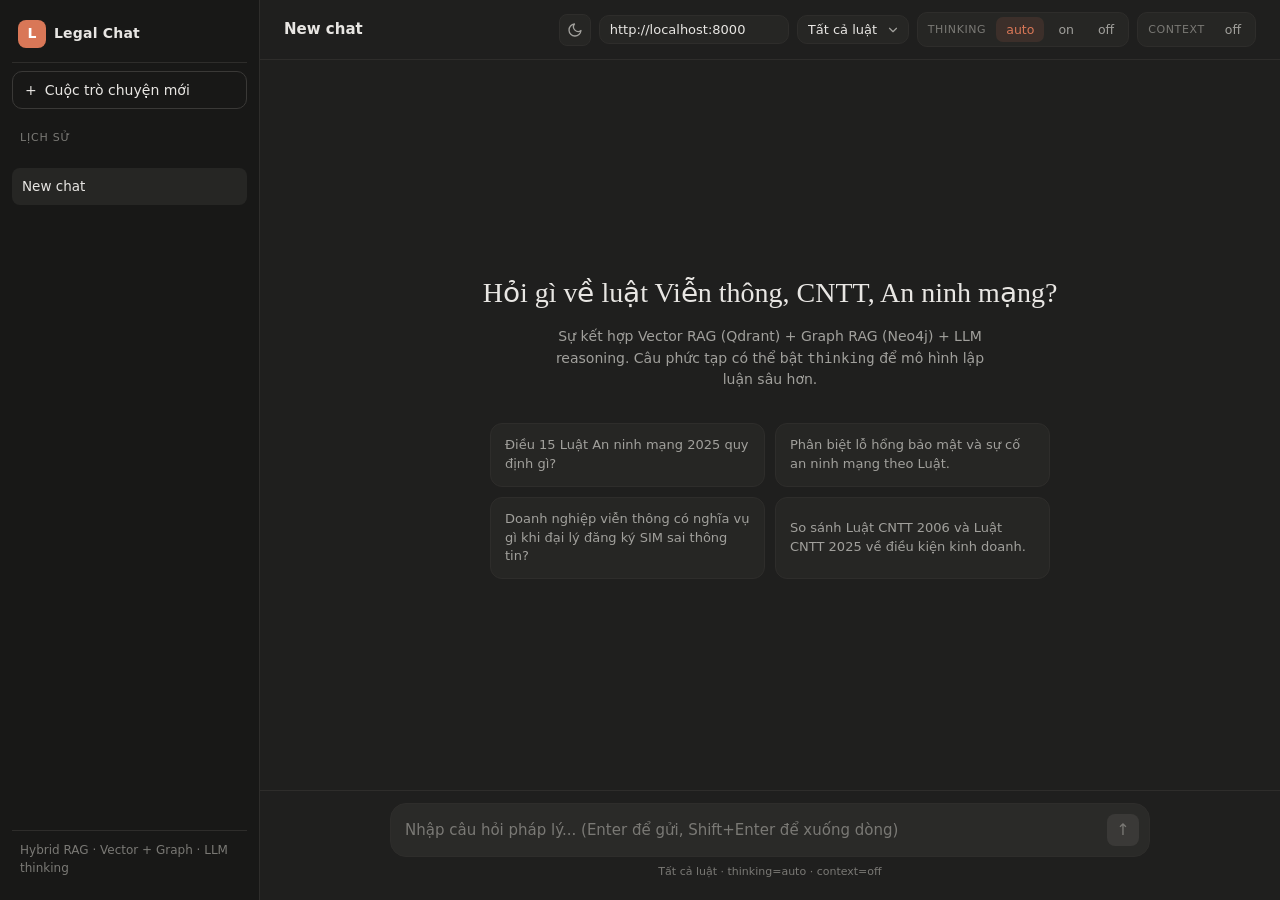
==== commit ce532f0a: "Improve streaming UI and RAG controls" ====
--- a/ui.html
+++ b/ui.html
@@ -21,6 +21,20 @@
       --accent-hover: #c46444;
       --accent-soft: rgba(217, 119, 87, 0.12);
       --danger: #e06c75;
+      --graph-backdrop: rgba(0, 0, 0, 0.68);
+      --graph-stage-bg: radial-gradient(ellipse at center, #232322 0%, #131312 100%);
+      --graph-edge: rgba(180, 178, 173, 0.42);
+      --graph-edge-label: rgba(220, 218, 213, 0.55);
+      --graph-edge-label-stroke: rgba(20, 20, 20, 0.85);
+      --graph-node-title: #ffffff;
+      --graph-node-title-stroke: rgba(0, 0, 0, 0.55);
+      --graph-node-type: rgba(220, 220, 220, 0.62);
+      --graph-node-type-stroke: rgba(20, 20, 20, 0.7);
+      --graph-floating-bg: rgba(20, 20, 20, 0.78);
+      --graph-zoom-bg: rgba(28, 28, 26, 0.85);
+      --graph-zoom-hover-bg: rgba(50, 50, 48, 0.9);
+      --graph-marker: rgba(180, 178, 173, 0.55);
+      --graph-dropped-shadow: rgba(255, 255, 255, 0.18);
       --sans: Inter, system-ui, -apple-system, "Segoe UI", Roboto, sans-serif;
       --serif: "Source Serif Pro", Georgia, "Times New Roman", serif;
       --mono: ui-monospace, SFMono-Regular, Consolas, "Liberation Mono", monospace;
@@ -35,6 +49,46 @@
       text-rendering: optimizeLegibility;
     }
 
+    :root[data-theme="light"] {
+      --bg: #faf9f7;
+      --bg-elevated: #f1efea;
+      --bg-sidebar: #f5f3ee;
+      --bg-input: #ffffff;
+      --bg-bubble-user: #ebe8e1;
+      --bg-code: #f3f0e8;
+      --text: #2a2826;
+      --text-muted: #5a5854;
+      --text-faint: #8a8884;
+      --border: #cfccc5;
+      --border-soft: #e2dfd8;
+      --accent: #c25e3c;
+      --accent-hover: #a84a2b;
+      --accent-soft: rgba(194, 94, 60, 0.12);
+      --danger: #c44d56;
+      --graph-backdrop: rgba(34, 30, 24, 0.32);
+      --graph-stage-bg: radial-gradient(ellipse at center, #fbf8f1 0%, #e9e4d8 100%);
+      --graph-edge: rgba(88, 83, 75, 0.42);
+      --graph-edge-label: rgba(64, 59, 52, 0.72);
+      --graph-edge-label-stroke: rgba(250, 248, 244, 0.9);
+      --graph-node-title: #2a2826;
+      --graph-node-title-stroke: rgba(255, 255, 255, 0.68);
+      --graph-node-type: rgba(58, 54, 49, 0.72);
+      --graph-node-type-stroke: rgba(255, 255, 255, 0.72);
+      --graph-floating-bg: rgba(255, 252, 246, 0.82);
+      --graph-zoom-bg: rgba(255, 252, 246, 0.9);
+      --graph-zoom-hover-bg: rgba(241, 237, 229, 0.96);
+      --graph-marker: rgba(88, 83, 75, 0.58);
+      --graph-dropped-shadow: rgba(80, 72, 62, 0.18);
+      color-scheme: light;
+    }
+    :root[data-theme="light"] ::-webkit-scrollbar-thumb { background: #cfccc5; }
+    :root[data-theme="light"] ::-webkit-scrollbar-thumb:hover { background: #b6b2aa; }
+    :root[data-theme="light"] .send-btn { color: #ffffff; }
+    :root[data-theme="light"] .sidebar-logo { color: #ffffff; }
+    :root[data-theme="light"] .neo-edge-label,
+    :root[data-theme="light"] .neo-node text.neo-title,
+    :root[data-theme="light"] .neo-node .neo-label-type { paint-order: stroke; }
+
     * { box-sizing: border-box; }
     html, body { margin: 0; height: 100%; width: 100%; }
     button {
@@ -169,6 +223,79 @@
       color: var(--danger);
       background: rgba(224, 108, 117, 0.12);
     }
+    .conv-item-actions {
+      display: flex;
+      align-items: center;
+      gap: 2px;
+      opacity: 0;
+      transition: opacity 0.15s;
+    }
+    .conv-item:hover .conv-item-actions { opacity: 1; }
+    .conv-item-action {
+      font-size: 13px;
+      color: var(--text-faint);
+      padding: 3px 5px;
+      border-radius: 4px;
+      line-height: 1;
+    }
+    .conv-item-action:hover {
+      color: var(--text);
+      background: var(--border-soft);
+    }
+    .conv-item-action.del:hover {
+      color: var(--danger);
+      background: rgba(224, 108, 117, 0.12);
+    }
+    .conv-item-input {
+      flex: 1;
+      min-width: 0;
+      padding: 2px 6px;
+      border-radius: 5px;
+      background: var(--bg-input);
+      border: 1px solid var(--accent);
+      color: var(--text);
+      font-size: 13.5px;
+      font-family: inherit;
+      outline: none;
+    }
+    .chat-title.editable { cursor: text; }
+    .chat-title-input {
+      font-size: 15px;
+      font-weight: 600;
+      color: var(--text);
+      background: var(--bg-input);
+      border: 1px solid var(--accent);
+      border-radius: 6px;
+      padding: 2px 8px;
+      min-width: 140px;
+      font-family: inherit;
+      outline: none;
+    }
+    .icon-btn {
+      width: 32px;
+      height: 32px;
+      border-radius: 8px;
+      display: grid;
+      place-items: center;
+      background: var(--bg-elevated);
+      border: 1px solid var(--border-soft);
+      color: var(--text-muted);
+      transition: all 0.15s;
+      flex-shrink: 0;
+    }
+    .icon-btn:hover {
+      color: var(--text);
+      border-color: var(--border);
+    }
+    .icon-btn svg {
+      width: 16px;
+      height: 16px;
+      stroke: currentColor;
+      fill: none;
+      stroke-width: 2;
+      stroke-linecap: round;
+      stroke-linejoin: round;
+    }
 
     .sidebar-footer {
       border-top: 1px solid var(--border-soft);
@@ -258,11 +385,54 @@
     }
     .select:hover, .api-input:hover { border-color: var(--border); }
 
+    .chat-wrap {
+      flex: 1;
+      position: relative;
+      min-height: 0;
+      display: flex;
+      flex-direction: column;
+    }
     .chat {
       flex: 1;
       overflow-y: auto;
+      overflow-anchor: none;
+      scroll-behavior: auto;
       display: flex;
       flex-direction: column;
+    }
+    .scroll-bottom-btn {
+      position: absolute;
+      right: 24px;
+      bottom: 20px;
+      width: 36px;
+      height: 36px;
+      border-radius: 50%;
+      background: var(--bg-elevated);
+      border: 1px solid var(--border);
+      color: var(--text-muted);
+      display: grid;
+      place-items: center;
+      box-shadow: 0 4px 14px rgba(0, 0, 0, 0.28);
+      opacity: 0;
+      pointer-events: none;
+      transform: translateY(8px);
+      transition: opacity 0.18s, transform 0.18s, color 0.15s, border-color 0.15s;
+      z-index: 5;
+    }
+    .scroll-bottom-btn.visible {
+      opacity: 1;
+      pointer-events: auto;
+      transform: translateY(0);
+    }
+    .scroll-bottom-btn:hover { color: var(--text); border-color: var(--accent); }
+    .scroll-bottom-btn svg {
+      width: 18px;
+      height: 18px;
+      stroke: currentColor;
+      fill: none;
+      stroke-width: 2.2;
+      stroke-linecap: round;
+      stroke-linejoin: round;
     }
     .chat-inner {
       width: 100%;
@@ -371,6 +541,13 @@
     }
     .msg.assistant .msg-content.markdown {
       white-space: normal;
+    }
+    .msg.assistant .msg-content.streaming-markdown {
+      white-space: normal;
+    }
+    .streaming-markdown .live-md-done:empty,
+    .streaming-markdown .live-md-tail:empty {
+      display: none;
     }
     .markdown h1,
     .markdown h2,
@@ -605,7 +782,7 @@
       position: fixed;
       inset: 0;
       z-index: 100;
-      background: rgba(0, 0, 0, 0.68);
+      background: var(--graph-backdrop);
       display: grid;
       place-items: center;
       padding: 22px;
@@ -673,59 +850,184 @@
       position: relative;
       min-width: 0;
       min-height: 0;
-      overflow: auto;
-      background:
-        linear-gradient(rgba(255,255,255,0.026) 1px, transparent 1px),
-        linear-gradient(90deg, rgba(255,255,255,0.026) 1px, transparent 1px),
-        var(--bg-code);
-      background-size: 28px 28px;
-    }
-    .graph-stage svg {
+      overflow: hidden;
+      background: var(--graph-stage-bg);
+      cursor: grab;
+    }
+    .graph-stage.panning { cursor: grabbing; }
+    .graph-stage svg.graph-canvas-svg {
       display: block;
-      min-width: 1180px;
-      min-height: 760px;
+      width: 100%;
+      height: 100%;
+      user-select: none;
     }
     .neo-edge {
-      stroke: #77736d;
-      stroke-width: 1.55;
-      opacity: 0.9;
+      stroke: var(--graph-edge);
+      stroke-width: 1.3;
+      opacity: 0.95;
       cursor: pointer;
-    }
-    .neo-edge:hover { stroke: var(--accent); }
+      transition: stroke 0.12s;
+    }
+    .neo-edge-group:hover .neo-edge { stroke: var(--accent); }
+    .neo-edge-group:hover .neo-edge-label { fill: var(--text); opacity: 1; }
+    .neo-marker { fill: var(--graph-marker); }
     .neo-edge-label {
       font-family: var(--mono);
-      font-size: 10px;
-      fill: var(--text-muted);
+      font-size: 9.5px;
+      fill: var(--graph-edge-label);
       paint-order: stroke;
-      stroke: var(--bg-code);
-      stroke-width: 4px;
+      stroke: var(--graph-edge-label-stroke);
+      stroke-width: 3px;
       stroke-linejoin: round;
       pointer-events: none;
-    }
-    .neo-node { cursor: pointer; }
-    .neo-node circle {
-      stroke: rgba(255,255,255,0.22);
-      stroke-width: 1.5;
-      filter: drop-shadow(0 5px 12px rgba(0,0,0,0.28));
-    }
-    .neo-node:hover circle {
-      stroke: var(--accent);
-      stroke-width: 2.5;
-    }
-    .neo-node text {
-      fill: #f4f1ec;
+      letter-spacing: 0.3px;
+    }
+    .neo-node { cursor: grab; }
+    .neo-node.dragging { cursor: grabbing; }
+    .neo-node .neo-halo {
+      opacity: 0.18;
+      pointer-events: none;
+      transition: opacity 0.18s, r 0.18s;
+    }
+    .neo-node:hover .neo-halo { opacity: 0.34; }
+    .neo-node.dragging .neo-halo,
+    .neo-node.pinned .neo-halo { opacity: 0.42; }
+    .neo-node circle.neo-body {
+      stroke-width: 2.4;
+      transition: stroke-width 0.12s;
+    }
+    .neo-node:hover circle.neo-body { stroke-width: 3; }
+    .neo-node.pinned circle.neo-body {
+      stroke-dasharray: 5 4;
+      stroke-width: 2.4;
+    }
+    .neo-node.dropped circle.neo-body {
+      stroke-width: 2.8;
+      filter: drop-shadow(0 0 6px var(--graph-dropped-shadow));
+    }
+    .neo-node.dragging circle.neo-body {
+      stroke-width: 3.4;
+    }
+    .neo-node text.neo-title {
+      fill: var(--graph-node-title);
       font-family: var(--sans);
-      font-size: 11px;
-      font-weight: 600;
+      font-size: 10.5px;
+      font-weight: 700;
+      letter-spacing: 0.4px;
       text-anchor: middle;
       pointer-events: none;
+      text-transform: uppercase;
+      paint-order: stroke;
+      stroke: var(--graph-node-title-stroke);
+      stroke-width: 2.2px;
+      stroke-linejoin: round;
     }
     .neo-node .neo-label-type {
-      fill: rgba(255,255,255,0.72);
+      fill: var(--graph-node-type);
       font-family: var(--mono);
       font-size: 8.5px;
-      font-weight: 500;
-      letter-spacing: 0.2px;
+      font-weight: 600;
+      letter-spacing: 1.2px;
+      text-transform: uppercase;
+      text-anchor: middle;
+      pointer-events: none;
+      paint-order: stroke;
+      stroke: var(--graph-node-type-stroke);
+      stroke-width: 2.5px;
+      stroke-linejoin: round;
+    }
+
+    .graph-legend {
+      position: absolute;
+      top: 14px;
+      left: 14px;
+      z-index: 2;
+      background: var(--graph-floating-bg);
+      border: 1px solid var(--border-soft);
+      border-radius: 10px;
+      padding: 12px 14px;
+      font-size: 11.5px;
+      color: var(--text);
+      backdrop-filter: blur(8px);
+      -webkit-backdrop-filter: blur(8px);
+      pointer-events: none;
+      user-select: none;
+      max-width: 200px;
+    }
+    .graph-legend h4 {
+      margin: 0 0 8px;
+      font-size: 10px;
+      letter-spacing: 1.6px;
+      color: var(--text-faint);
+      font-weight: 600;
+    }
+    .graph-legend ul {
+      margin: 0;
+      padding: 0;
+      list-style: none;
+      display: grid;
+      gap: 6px;
+    }
+    .graph-legend li {
+      display: flex;
+      align-items: center;
+      gap: 9px;
+    }
+    .graph-legend .legend-dot {
+      width: 11px;
+      height: 11px;
+      border-radius: 50%;
+      box-shadow: 0 0 6px rgba(0, 0, 0, 0.4),
+                  inset 0 0 0 1px rgba(255, 255, 255, 0.15);
+      flex-shrink: 0;
+    }
+
+    .graph-hint {
+      position: absolute;
+      top: 14px;
+      right: 14px;
+      z-index: 2;
+      background: var(--graph-floating-bg);
+      border: 1px solid var(--border-soft);
+      border-radius: 8px;
+      padding: 8px 12px;
+      font-size: 11px;
+      color: var(--text-muted);
+      line-height: 1.55;
+      text-align: right;
+      pointer-events: none;
+      backdrop-filter: blur(8px);
+      -webkit-backdrop-filter: blur(8px);
+      max-width: 280px;
+    }
+
+    .graph-zoom-controls {
+      position: absolute;
+      bottom: 16px;
+      right: 16px;
+      z-index: 2;
+      display: flex;
+      flex-direction: column;
+      gap: 6px;
+    }
+    .graph-zoom-btn {
+      width: 34px;
+      height: 34px;
+      border-radius: 8px;
+      background: var(--graph-zoom-bg);
+      border: 1px solid var(--border-soft);
+      color: var(--text-muted);
+      font-size: 18px;
+      line-height: 1;
+      display: grid;
+      place-items: center;
+      backdrop-filter: blur(6px);
+      -webkit-backdrop-filter: blur(6px);
+    }
+    .graph-zoom-btn:hover {
+      color: var(--text);
+      border-color: var(--border);
+      background: var(--graph-zoom-hover-bg);
     }
     .graph-inspector {
       border-left: 1px solid var(--border-soft);
@@ -951,9 +1253,12 @@
     <main class="main">
       <header class="topbar">
         <div class="topbar-left">
-          <div id="chatTitle" class="chat-title">New chat</div>
+          <div id="chatTitle" class="chat-title editable" title="Double-click để đổi tên">New chat</div>
         </div>
         <div class="topbar-right">
+          <button id="themeBtn" class="icon-btn" type="button" title="Đổi chế độ sáng/tối">
+            <svg viewBox="0 0 24 24" aria-hidden="true"><path d="M21 12.8A9 9 0 1 1 11.2 3a7 7 0 0 0 9.8 9.8z"/></svg>
+          </button>
           <input id="apiBase" class="api-input" title="API backend base URL" />
 
           <select id="lawSelect" class="select" title="Lọc theo luật">
@@ -974,8 +1279,13 @@
         </div>
       </header>
 
-      <div id="chat" class="chat">
-        <div id="chatInner" class="chat-inner"></div>
+      <div class="chat-wrap">
+        <div id="chat" class="chat">
+          <div id="chatInner" class="chat-inner"></div>
+        </div>
+        <button id="scrollBottomBtn" class="scroll-bottom-btn" type="button" title="Cuộn xuống dưới">
+          <svg viewBox="0 0 24 24" aria-hidden="true"><polyline points="6 9 12 15 18 9"/></svg>
+        </button>
       </div>
 
       <div class="composer-wrap">
@@ -1029,9 +1339,15 @@
       input: "",
       sending: false,
       apiBase: localStorage.getItem("legal-chat-api-base") || "http://localhost:8000",
+      theme: localStorage.getItem("legal-chat-theme") || "dark",
+      stuckToBottom: true,
     };
     state.activeId = state.conversations[0].id;
+    document.documentElement.dataset.theme = state.theme;
     let currentGraphView = { nodes: new Map(), edges: new Map() };
+    let graphSimHandle = null;
+    let graphViewport = { scale: 1, tx: 0, ty: 0 };
+    let graphSuppressClick = false;
 
     const els = {
       convList: document.getElementById("convList"),
@@ -1051,6 +1367,8 @@
       graphInspector: document.getElementById("graphInspector"),
       graphClose: document.getElementById("graphClose"),
       thinkingBtns: Array.from(document.querySelectorAll("[data-thinking]")),
+      themeBtn: document.getElementById("themeBtn"),
+      scrollBottomBtn: document.getElementById("scrollBottomBtn"),
     };
 
     els.apiBase.value = state.apiBase;
@@ -1222,6 +1540,69 @@
         .join("");
     }
 
+    function renderStreamingMarkdown(value, showCaret = true) {
+      const parts = splitStreamingMarkdown(value);
+      return `
+        <div class="live-md-done" data-done-len="${parts.done.length}">${parts.done ? renderMarkdown(parts.done) : ""}</div>
+        <div class="live-md-tail">${parts.tail ? renderMarkdown(parts.tail) : ""}</div>
+        ${showCaret ? '<span class="caret"></span>' : ""}
+      `;
+    }
+
+    function updateStreamingMarkdown(el, value, showCaret = true) {
+      const parts = splitStreamingMarkdown(value);
+      let done = el.querySelector(".live-md-done");
+      let tail = el.querySelector(".live-md-tail");
+      if (!done || !tail) {
+        el.innerHTML = renderStreamingMarkdown(value, showCaret);
+        return;
+      }
+
+      const doneLen = Number(done.dataset.doneLen || "0");
+      if (doneLen !== parts.done.length) {
+        done.innerHTML = parts.done ? renderMarkdown(parts.done) : "";
+        done.dataset.doneLen = String(parts.done.length);
+      }
+
+      const tailHtml = parts.tail ? renderMarkdown(parts.tail) : "";
+      if (tail._tailSource !== parts.tail) {
+        tail.innerHTML = tailHtml;
+        tail._tailSource = parts.tail;
+      }
+
+      const hasCaret = !!el.querySelector(":scope > .caret");
+      if (showCaret && !hasCaret) {
+        el.insertAdjacentHTML("beforeend", '<span class="caret"></span>');
+      } else if (!showCaret && hasCaret) {
+        el.querySelector(":scope > .caret")?.remove();
+      }
+    }
+
+    function splitStreamingMarkdown(value) {
+      const text = String(value ?? "").replace(/\r\n?/g, "\n");
+      if (!text) return { done: "", tail: "" };
+
+      let boundary = text.lastIndexOf("\n\n");
+      if (boundary !== -1) {
+        boundary += 2;
+      } else if (text.length > 1600) {
+        const stable = text.slice(0, Math.max(0, text.length - 320));
+        boundary = Math.max(
+          stable.lastIndexOf(". "),
+          stable.lastIndexOf(".\n"),
+          stable.lastIndexOf("; "),
+          stable.lastIndexOf(": "),
+        );
+        if (boundary !== -1) boundary += 1;
+      }
+
+      if (boundary <= 0) return { done: "", tail: text };
+      return {
+        done: text.slice(0, boundary).trimEnd(),
+        tail: text.slice(boundary).replace(/^\n+/, ""),
+      };
+    }
+
     function apiUrl(path) {
       return state.apiBase.replace(/\/+$/, "") + path;
     }
@@ -1241,16 +1622,35 @@
       renderMessages();
       renderControls();
       updateComposer();
+      scheduleScrollSync();
+    }
+
+    let scrollSyncQueued = false;
+    function scheduleScrollSync() {
+      if (scrollSyncQueued) return;
+      scrollSyncQueued = true;
       requestAnimationFrame(() => {
-        els.chat.scrollTop = els.chat.scrollHeight;
+        scrollSyncQueued = false;
+        if (state.stuckToBottom) {
+          els.chat.scrollTop = els.chat.scrollHeight;
+        }
+        syncScrollBottomBtn();
       });
+    }
+
+    function syncScrollBottomBtn() {
+      const distance = els.chat.scrollHeight - els.chat.scrollTop - els.chat.clientHeight;
+      els.scrollBottomBtn.classList.toggle("visible", distance > 80);
     }
 
     function renderConversations() {
       els.convList.innerHTML = state.conversations.map((c) => `
         <div class="conv-item ${c.id === state.activeId ? "active" : ""}" data-conv-id="${escapeHtml(c.id)}">
-          <div class="conv-item-title">${escapeHtml(c.title)}</div>
-          <button class="conv-item-del" title="Xóa" data-delete-id="${escapeHtml(c.id)}">×</button>
+          <div class="conv-item-title" title="Double-click để đổi tên">${escapeHtml(c.title)}</div>
+          <div class="conv-item-actions">
+            <button class="conv-item-action" title="Đổi tên" data-rename-id="${escapeHtml(c.id)}">✎</button>
+            <button class="conv-item-action del" title="Xóa" data-delete-id="${escapeHtml(c.id)}">×</button>
+          </div>
         </div>
       `).join("");
     }
@@ -1279,8 +1679,8 @@
           <div class="empty-state">
             <h2>Hỏi gì về luật Viễn thông, CNTT, An ninh mạng?</h2>
             <p>
-              Pipeline kết hợp Vector RAG (Qdrant) + Graph RAG (Neo4j) + LLM.
-              Câu suy luận có thể bật <code>thinking</code> để mô hình lập luận sâu hơn.
+              Sự kết hợp Vector RAG (Qdrant) + Graph RAG (Neo4j) + LLM reasoning.
+              Câu phức tạp có thể bật <code>thinking</code> để mô hình lập luận sâu hơn.
             </p>
             <div class="suggestion-grid">
               ${SUGGESTIONS.map((s) => `
@@ -1322,6 +1722,9 @@
       const showThinkingLive = m.streaming && hasThinking && !m.answer;
       const showTypingDots = m.streaming && !m.answer && !hasThinking;
       const showCaret = m.streaming && m.answer;
+      const answerHtml = m.streaming
+        ? `<div class="msg-content markdown streaming-markdown" data-live-md>${renderStreamingMarkdown(m.answer || "", showCaret)}</div>`
+        : `<div class="msg-content markdown">${renderMarkdown(m.answer || "")}</div>`;
 
       return `
         <div class="msg assistant" data-msg-id="${escapeHtml(m.id || "")}">
@@ -1335,7 +1738,7 @@
           ${hasThinking ? thinkHtml(m, showThinkingLive) : ""}
           ${showTypingDots
             ? `<div class="typing"><span class="dot"></span><span class="dot"></span><span class="dot"></span></div>`
-            : `<div class="msg-content markdown">${renderMarkdown(m.answer || "")}${showCaret ? '<span class="caret"></span>' : ""}</div>`
+            : answerHtml
           }
           ${hasContext ? contextHtml(m.context) : ""}
         </div>
@@ -1673,12 +2076,15 @@
     }
 
     function closeNeo4jGraph() {
+      stopGraphSimulation();
       els.graphModal.hidden = true;
       els.graphStage.innerHTML = "";
       currentGraphView = { nodes: new Map(), edges: new Map() };
+      graphViewport = { scale: 1, tx: 0, ty: 0 };
     }
 
     function renderNeo4jGraph(graph, articleIds) {
+      stopGraphSimulation();
       const selectedArticles = new Set(articleIds);
       const nodes = (graph.nodes || []).map((node, index) => ({
         ...node,
@@ -1686,6 +2092,11 @@
         kind: neoKind(node.labels),
         r: neoRadius(node.labels),
         color: neoColor(node.labels),
+        vx: 0,
+        vy: 0,
+        fx: null,
+        fy: null,
+        pinned: selectedArticles.has(node.id),
       }));
       const nodeIds = new Set(nodes.map((node) => node.id));
       const edges = (graph.edges || [])
@@ -1702,128 +2113,469 @@
         return;
       }
 
-      const layout = forceLayout(nodes, edges, selectedArticles);
+      const stageRect = els.graphStage.getBoundingClientRect();
+      const width = stageRect.width || 1200;
+      const height = stageRect.height || 800;
+      const cx = width / 2;
+      const cy = height / 2;
+
+      // Seed initial positions in concentric rings — pinned articles at center.
+      const pinnedNodes = nodes.filter((n) => n.pinned);
+      const otherNodes = nodes.filter((n) => !n.pinned);
+      pinnedNodes.forEach((n, i) => {
+        const a = (i / Math.max(1, pinnedNodes.length)) * Math.PI * 2;
+        n.x = cx + Math.cos(a) * (pinnedNodes.length > 1 ? 70 : 0);
+        n.y = cy + Math.sin(a) * (pinnedNodes.length > 1 ? 70 : 0);
+        n.fx = n.x;
+        n.fy = n.y;
+      });
+      otherNodes.forEach((n, i) => {
+        const seed = hashString(n.id);
+        const angle = (seed % 6283) / 1000 + i * 0.15;
+        const ring = 180 + (seed % 240);
+        n.x = cx + Math.cos(angle) * ring;
+        n.y = cy + Math.sin(angle) * ring;
+      });
+
       const markerId = `neo-arrow-${genId()}`;
-      const width = layout.width;
-      const height = layout.height;
-
-      const edgeHtml = edges.map((edge) => {
-        const from = layout.nodeMap.get(edge.source);
-        const to = layout.nodeMap.get(edge.target);
-        if (!from || !to) return "";
-        const angle = Math.atan2(to.y - from.y, to.x - from.x);
-        const x1 = from.x + Math.cos(angle) * from.r;
-        const y1 = from.y + Math.sin(angle) * from.r;
-        const x2 = to.x - Math.cos(angle) * (to.r + 5);
-        const y2 = to.y - Math.sin(angle) * (to.r + 5);
-        const mx = (x1 + x2) / 2;
-        const my = (y1 + y2) / 2;
-        return `
-          <g>
-            <line class="neo-edge" x1="${x1.toFixed(1)}" y1="${y1.toFixed(1)}" x2="${x2.toFixed(1)}" y2="${y2.toFixed(1)}" marker-end="url(#${markerId})" data-edge-id="${escapeHtml(edge.id)}"></line>
-            <text class="neo-edge-label" x="${mx.toFixed(1)}" y="${(my - 6).toFixed(1)}" text-anchor="middle">${escapeHtml(shorten(edge.type, 26))}</text>
-          </g>
-        `;
-      }).join("");
-
-      const nodeHtml = nodes.map((node) => {
+      graphViewport = { scale: 1, tx: 0, ty: 0 };
+
+      els.graphMeta.textContent =
+        `${nodes.length} nodes, ${edges.length} relationships · ${articleIds.join(", ")}`;
+
+      els.graphStage.innerHTML = `
+        <svg class="graph-canvas-svg" preserveAspectRatio="xMidYMid meet">
+          <defs>
+            <marker id="${markerId}" viewBox="0 0 10 10" refX="9" refY="5"
+                    markerWidth="6" markerHeight="6" orient="auto">
+              <path class="neo-marker" d="M 0 0 L 10 5 L 0 10 z"></path>
+            </marker>
+          </defs>
+          <g class="graph-canvas" data-canvas></g>
+        </svg>
+        <div class="graph-legend">
+          <h4>NODE TYPES</h4>
+          <ul>${buildLegendItems(nodes)}</ul>
+        </div>
+        <div class="graph-hint">
+          ☉ Kéo node để di chuyển (node sẽ ở yên tại vị trí mới)<br/>
+          Scroll = zoom &nbsp;·&nbsp; Double-click = thả node về simulation &nbsp;·&nbsp; ⟲ = revert
+        </div>
+        <div class="graph-zoom-controls">
+          <button class="graph-zoom-btn" data-zoom="in" type="button" title="Zoom in">+</button>
+          <button class="graph-zoom-btn" data-zoom="out" type="button" title="Zoom out">−</button>
+          <button class="graph-zoom-btn" data-zoom="revert" type="button"
+                  title="Revert (đưa về trạng thái ban đầu)" style="font-size:14px;">⟲</button>
+        </div>
+      `;
+
+      const svg = els.graphStage.querySelector("svg.graph-canvas-svg");
+      const canvas = els.graphStage.querySelector("[data-canvas]");
+      const nodeEls = new Map();
+      const edgeEls = new Map();
+
+      // Build edge groups
+      edges.forEach((edge) => {
+        const g = document.createElementNS("http://www.w3.org/2000/svg", "g");
+        g.setAttribute("class", "neo-edge-group");
+        g.setAttribute("data-edge-id", edge.id);
+        const line = document.createElementNS("http://www.w3.org/2000/svg", "line");
+        line.setAttribute("class", "neo-edge");
+        line.setAttribute("marker-end", `url(#${markerId})`);
+        const label = document.createElementNS("http://www.w3.org/2000/svg", "text");
+        label.setAttribute("class", "neo-edge-label");
+        label.setAttribute("text-anchor", "middle");
+        label.textContent = shorten(edge.type, 26);
+        g.appendChild(line);
+        g.appendChild(label);
+        canvas.appendChild(g);
+        edgeEls.set(edge.id, { line, label });
+      });
+
+      // Build node groups — dark translucent body w/ radial center glow + vivid ring + outer halo
+      nodes.forEach((node) => {
         const labels = Array.isArray(node.labels) ? node.labels : [];
         const type = labels[0] || "NODE";
-        const titleLines = wrapLabel(node.label || node.id, 13, 2);
-        return `
-          <g class="neo-node" transform="translate(${node.x.toFixed(1)} ${node.y.toFixed(1)})" data-node-id="${escapeHtml(node.id)}">
-            <circle r="${node.r}" fill="${node.color}"></circle>
-            <text class="neo-label-type" y="${(-node.r + 16).toFixed(1)}">${escapeHtml(shorten(type, 14))}</text>
-            ${titleLines.map((line, i) => (
-              `<text y="${(-6 + i * 14).toFixed(1)}">${escapeHtml(line)}</text>`
-            )).join("")}
-          </g>
+        const titleLines = wrapLabel(node.label || node.id, 12, 2);
+        const g = document.createElementNS("http://www.w3.org/2000/svg", "g");
+        g.setAttribute("class", "neo-node" + (node.pinned ? " pinned" : ""));
+        g.setAttribute("data-node-id", node.id);
+
+        const safeId = escapeAttr(node.id);
+        const haloGradId = `halo-${safeId}`;
+        const bodyGradId = `body-${safeId}`;
+        const defs = document.createElementNS("http://www.w3.org/2000/svg", "defs");
+        defs.innerHTML = `
+          <radialGradient id="${haloGradId}" cx="50%" cy="50%" r="50%">
+            <stop offset="0%"   stop-color="${node.color}" stop-opacity="0.85"/>
+            <stop offset="55%"  stop-color="${node.color}" stop-opacity="0.30"/>
+            <stop offset="100%" stop-color="${node.color}" stop-opacity="0"/>
+          </radialGradient>
+          <radialGradient id="${bodyGradId}" cx="50%" cy="50%" r="50%">
+            <stop offset="0%"   stop-color="${node.color}" stop-opacity="0.55"/>
+            <stop offset="55%"  stop-color="${node.color}" stop-opacity="0.18"/>
+            <stop offset="100%" stop-color="${node.color}" stop-opacity="0.05"/>
+          </radialGradient>
         `;
-      }).join("");
-
-      els.graphMeta.textContent = `${nodes.length} nodes, ${edges.length} relationships · ${articleIds.join(", ")}`;
-      els.graphStage.innerHTML = `
-        <svg viewBox="0 0 ${width} ${height}" width="${width}" height="${height}" role="img" aria-label="Neo4j subgraph">
-          <defs>
-            <marker id="${markerId}" viewBox="0 0 10 10" refX="9" refY="5" markerWidth="7" markerHeight="7" orient="auto">
-              <path d="M 0 0 L 10 5 L 0 10 z" fill="#77736d"></path>
-            </marker>
-          </defs>
-          ${edgeHtml}
-          ${nodeHtml}
-        </svg>
-      `;
-      els.graphStage.scrollLeft = Math.max(0, (width - els.graphStage.clientWidth) / 2);
-      els.graphStage.scrollTop = Math.max(0, (height - els.graphStage.clientHeight) / 2);
-    }
-
-    function forceLayout(nodes, edges, selectedArticles) {
-      const width = Math.max(1180, Math.min(1900, 860 + nodes.length * 18));
-      const height = Math.max(760, Math.min(1400, 560 + nodes.length * 12));
-      const cx = width / 2;
-      const cy = height / 2;
-      const nodeMap = new Map(nodes.map((node) => [node.id, node]));
-
-      nodes.forEach((node, index) => {
-        const seed = hashString(node.id);
-        const angle = (seed % 6283) / 1000;
-        const ring = selectedArticles.has(node.id) || node.kind === "article" ? 90 : 230 + (seed % 260);
-        node.x = cx + Math.cos(angle) * ring + (index % 5) * 8;
-        node.y = cy + Math.sin(angle) * ring + (index % 7) * 8;
-        if (selectedArticles.has(node.id)) {
-          node.x = cx + (index % 3 - 1) * 115;
-          node.y = cy + (Math.floor(index / 3) % 3 - 1) * 95;
-        }
+        g.appendChild(defs);
+
+        // Outer halo glow
+        const halo = document.createElementNS("http://www.w3.org/2000/svg", "circle");
+        halo.setAttribute("class", "neo-halo");
+        halo.setAttribute("r", node.r + 14);
+        halo.setAttribute("fill", `url(#${haloGradId})`);
+        g.appendChild(halo);
+
+        // Bubble body: radial gradient (darker outer, brighter center) + vivid ring
+        const body = document.createElementNS("http://www.w3.org/2000/svg", "circle");
+        body.setAttribute("class", "neo-body");
+        body.setAttribute("r", node.r);
+        body.setAttribute("fill", `url(#${bodyGradId})`);
+        body.setAttribute("stroke", node.color);
+        g.appendChild(body);
+
+        // Title text inside bubble (uppercase, white, stroked for legibility)
+        titleLines.forEach((line, i) => {
+          const t = document.createElementNS("http://www.w3.org/2000/svg", "text");
+          t.setAttribute("class", "neo-title");
+          const totalLines = titleLines.length;
+          const baseY = -((totalLines - 1) * 6) + i * 13;
+          t.setAttribute("y", baseY.toFixed(1));
+          t.textContent = line;
+          g.appendChild(t);
+        });
+
+        // Type label under bubble
+        const typeLabel = document.createElementNS("http://www.w3.org/2000/svg", "text");
+        typeLabel.setAttribute("class", "neo-label-type");
+        typeLabel.setAttribute("y", (node.r + 16).toFixed(1));
+        typeLabel.textContent = shorten(type, 16);
+        g.appendChild(typeLabel);
+
+        // Snapshot initial state for revert
+        node.initialX = node.x;
+        node.initialY = node.y;
+        node.originallyPinned = node.pinned;
+
+        canvas.appendChild(g);
+        nodeEls.set(node.id, g);
       });
 
-      for (let step = 0; step < 170; step += 1) {
-        for (let i = 0; i < nodes.length; i += 1) {
+      // ── Simulation (live force-directed) ─────────────────────────
+      let alpha = 1;
+      const REPULSION = 1200;
+      const SPRING_LEN = 170;
+      const SPRING_K = 0.04;
+      const GRAVITY = 0.012;
+      const DAMPING = 0.78;
+
+      function tick() {
+        // Repulsion
+        for (let i = 0; i < nodes.length; i++) {
           const a = nodes[i];
-          for (let j = i + 1; j < nodes.length; j += 1) {
+          for (let j = i + 1; j < nodes.length; j++) {
             const b = nodes[j];
             let dx = a.x - b.x;
             let dy = a.y - b.y;
             let d2 = dx * dx + dy * dy;
             if (d2 < 1) {
-              dx = 1;
-              dy = 1;
-              d2 = 2;
+              dx = (Math.random() - 0.5) * 2;
+              dy = (Math.random() - 0.5) * 2;
+              d2 = dx * dx + dy * dy + 0.01;
             }
-            const minDist = a.r + b.r + 28;
-            const force = Math.min(7, (minDist * minDist) / d2);
+            const minDist = a.r + b.r + 40;
+            const force = Math.min(40, (REPULSION + minDist * minDist) / d2) * alpha;
             const d = Math.sqrt(d2);
             const fx = (dx / d) * force;
             const fy = (dy / d) * force;
-            if (!selectedArticles.has(a.id)) { a.x += fx; a.y += fy; }
-            if (!selectedArticles.has(b.id)) { b.x -= fx; b.y -= fy; }
+            a.vx += fx;
+            a.vy += fy;
+            b.vx -= fx;
+            b.vy -= fy;
           }
         }
-
+        // Spring (edges)
         edges.forEach((edge) => {
-          const a = nodeMap.get(edge.source);
-          const b = nodeMap.get(edge.target);
+          const a = currentGraphView.nodes.get(edge.source);
+          const b = currentGraphView.nodes.get(edge.target);
           if (!a || !b) return;
           const dx = b.x - a.x;
           const dy = b.y - a.y;
           const d = Math.max(1, Math.sqrt(dx * dx + dy * dy));
-          const target = 185;
-          const pull = (d - target) * 0.014;
+          const pull = (d - SPRING_LEN) * SPRING_K * alpha;
           const fx = (dx / d) * pull;
           const fy = (dy / d) * pull;
-          if (!selectedArticles.has(a.id)) { a.x += fx; a.y += fy; }
-          if (!selectedArticles.has(b.id)) { b.x -= fx; b.y -= fy; }
+          a.vx += fx;
+          a.vy += fy;
+          b.vx -= fx;
+          b.vy -= fy;
         });
-
-        nodes.forEach((node) => {
-          const gravity = selectedArticles.has(node.id) ? 0.08 : 0.012;
-          node.x += (cx - node.x) * gravity;
-          node.y += (cy - node.y) * gravity;
-          node.x = Math.max(node.r + 24, Math.min(width - node.r - 24, node.x));
-          node.y = Math.max(node.r + 24, Math.min(height - node.r - 24, node.y));
+        // Gravity to center
+        nodes.forEach((n) => {
+          n.vx += (cx - n.x) * GRAVITY * alpha;
+          n.vy += (cy - n.y) * GRAVITY * alpha;
         });
-      }
-
-      return { width, height, nodeMap };
+        // Apply
+        nodes.forEach((n) => {
+          if (n.fx != null) {
+            n.x = n.fx;
+            n.y = n.fy;
+            n.vx = 0;
+            n.vy = 0;
+            return;
+          }
+          n.vx *= DAMPING;
+          n.vy *= DAMPING;
+          n.x += n.vx;
+          n.y += n.vy;
+        });
+
+        // Paint
+        edges.forEach((edge) => {
+          const ref = edgeEls.get(edge.id);
+          const a = currentGraphView.nodes.get(edge.source);
+          const b = currentGraphView.nodes.get(edge.target);
+          if (!ref || !a || !b) return;
+          const angle = Math.atan2(b.y - a.y, b.x - a.x);
+          const x1 = a.x + Math.cos(angle) * a.r;
+          const y1 = a.y + Math.sin(angle) * a.r;
+          const x2 = b.x - Math.cos(angle) * (b.r + 6);
+          const y2 = b.y - Math.sin(angle) * (b.r + 6);
+          ref.line.setAttribute("x1", x1.toFixed(1));
+          ref.line.setAttribute("y1", y1.toFixed(1));
+          ref.line.setAttribute("x2", x2.toFixed(1));
+          ref.line.setAttribute("y2", y2.toFixed(1));
+          ref.label.setAttribute("x", ((x1 + x2) / 2).toFixed(1));
+          ref.label.setAttribute("y", ((y1 + y2) / 2 - 5).toFixed(1));
+        });
+        nodes.forEach((n) => {
+          const el = nodeEls.get(n.id);
+          if (el) el.setAttribute("transform", `translate(${n.x.toFixed(2)} ${n.y.toFixed(2)})`);
+        });
+
+        alpha *= 0.992;
+        if (alpha > 0.005) {
+          graphSimHandle = requestAnimationFrame(tick);
+        } else {
+          graphSimHandle = null;
+        }
+      }
+      function reheat() {
+        alpha = Math.max(alpha, 0.45);
+        if (!graphSimHandle) graphSimHandle = requestAnimationFrame(tick);
+      }
+      graphSimHandle = requestAnimationFrame(tick);
+
+      // ── Viewport transform (zoom/pan) ────────────────────────────
+      function applyViewport() {
+        canvas.setAttribute(
+          "transform",
+          `translate(${graphViewport.tx} ${graphViewport.ty}) scale(${graphViewport.scale})`,
+        );
+      }
+      function svgPoint(evt) {
+        const rect = svg.getBoundingClientRect();
+        return {
+          x: (evt.clientX - rect.left - graphViewport.tx) / graphViewport.scale,
+          y: (evt.clientY - rect.top - graphViewport.ty) / graphViewport.scale,
+        };
+      }
+      function zoomAround(mx, my, newScale) {
+        newScale = Math.max(0.25, Math.min(3, newScale));
+        const k = newScale / graphViewport.scale;
+        graphViewport.tx = mx - (mx - graphViewport.tx) * k;
+        graphViewport.ty = my - (my - graphViewport.ty) * k;
+        graphViewport.scale = newScale;
+        applyViewport();
+      }
+      applyViewport();
+
+      // Wheel zoom
+      svg.addEventListener("wheel", (event) => {
+        event.preventDefault();
+        const rect = svg.getBoundingClientRect();
+        const mx = event.clientX - rect.left;
+        const my = event.clientY - rect.top;
+        const factor = event.deltaY < 0 ? 1.12 : 1 / 1.12;
+        zoomAround(mx, my, graphViewport.scale * factor);
+      }, { passive: false });
+
+      // Revert: reset viewport + restore node positions to initial layout
+      function revertGraph() {
+        graphViewport = { scale: 1, tx: 0, ty: 0 };
+        applyViewport();
+        nodes.forEach((n) => {
+          n.x = n.initialX;
+          n.y = n.initialY;
+          n.vx = 0;
+          n.vy = 0;
+          n.dropped = false;
+          n.pinned = n.originallyPinned;
+          if (n.pinned) {
+            n.fx = n.initialX;
+            n.fy = n.initialY;
+          } else {
+            n.fx = null;
+            n.fy = null;
+          }
+          const el = nodeEls.get(n.id);
+          if (el) {
+            el.classList.toggle("pinned", n.pinned);
+            el.classList.remove("dropped", "dragging");
+          }
+        });
+        alpha = 1;
+        reheat();
+      }
+
+      // Zoom-button handlers
+      els.graphStage.querySelectorAll("[data-zoom]").forEach((btn) => {
+        btn.addEventListener("click", () => {
+          const rect = svg.getBoundingClientRect();
+          const mx = rect.width / 2;
+          const my = rect.height / 2;
+          const mode = btn.dataset.zoom;
+          if (mode === "in") zoomAround(mx, my, graphViewport.scale * 1.25);
+          else if (mode === "out") zoomAround(mx, my, graphViewport.scale / 1.25);
+          else if (mode === "revert") revertGraph();
+        });
+      });
+
+      // Drag (node move) + pan (empty area)
+      let dragNode = null;
+      let dragOffset = null;
+      let panStart = null;
+      let movedDuringPress = false;
+
+      svg.addEventListener("mousedown", (event) => {
+        if (event.button !== 0) return;
+        movedDuringPress = false;
+        const nodeEl = event.target.closest("[data-node-id]");
+        if (nodeEl) {
+          const node = currentGraphView.nodes.get(nodeEl.dataset.nodeId);
+          if (!node) return;
+          dragNode = node;
+          nodeEl.classList.add("dragging");
+          const p = svgPoint(event);
+          dragOffset = { x: node.x - p.x, y: node.y - p.y };
+          node.fx = node.x;
+          node.fy = node.y;
+          event.preventDefault();
+        } else {
+          panStart = {
+            x: event.clientX - graphViewport.tx,
+            y: event.clientY - graphViewport.ty,
+          };
+          els.graphStage.classList.add("panning");
+        }
+      });
+      window.addEventListener("mousemove", (event) => {
+        if (dragNode) {
+          movedDuringPress = true;
+          const p = svgPoint(event);
+          dragNode.fx = p.x + dragOffset.x;
+          dragNode.fy = p.y + dragOffset.y;
+          dragNode.x = dragNode.fx;
+          dragNode.y = dragNode.fy;
+          reheat();
+        } else if (panStart) {
+          movedDuringPress = true;
+          graphViewport.tx = event.clientX - panStart.x;
+          graphViewport.ty = event.clientY - panStart.y;
+          applyViewport();
+        }
+      });
+      window.addEventListener("mouseup", () => {
+        if (dragNode) {
+          const el = nodeEls.get(dragNode.id);
+          if (el) el.classList.remove("dragging");
+          if (movedDuringPress) {
+            // User actually dragged the node — lock it where they dropped it.
+            dragNode.fx = dragNode.x;
+            dragNode.fy = dragNode.y;
+            dragNode.dropped = true;
+            if (el) el.classList.add("dropped");
+            graphSuppressClick = true;
+            setTimeout(() => { graphSuppressClick = false; }, 0);
+          } else if (!dragNode.pinned) {
+            // Clean click without movement — release the temporary fix
+            dragNode.fx = null;
+            dragNode.fy = null;
+          }
+          dragNode = null;
+          dragOffset = null;
+        }
+        if (panStart) {
+          panStart = null;
+          els.graphStage.classList.remove("panning");
+          if (movedDuringPress) {
+            graphSuppressClick = true;
+            setTimeout(() => { graphSuppressClick = false; }, 0);
+          }
+        }
+      });
+
+      // Double-click — releases a dragged/pinned node back into the simulation,
+      // or pins a free node where it currently sits.
+      svg.addEventListener("dblclick", (event) => {
+        const nodeEl = event.target.closest("[data-node-id]");
+        if (!nodeEl) return;
+        const node = currentGraphView.nodes.get(nodeEl.dataset.nodeId);
+        if (!node) return;
+        const isFixed = node.fx != null;
+        if (isFixed) {
+          node.fx = null;
+          node.fy = null;
+          node.pinned = false;
+          node.dropped = false;
+          nodeEl.classList.remove("pinned", "dropped");
+        } else {
+          node.fx = node.x;
+          node.fy = node.y;
+          node.pinned = true;
+          nodeEl.classList.add("pinned");
+        }
+        reheat();
+        event.preventDefault();
+      });
+    }
+
+    function stopGraphSimulation() {
+      if (graphSimHandle) {
+        cancelAnimationFrame(graphSimHandle);
+        graphSimHandle = null;
+      }
+    }
+
+    function buildLegendItems(nodes) {
+      const seen = new Map();
+      nodes.forEach((n) => {
+        const t = (Array.isArray(n.labels) && n.labels[0]) || "NODE";
+        if (!seen.has(t)) seen.set(t, n.color);
+      });
+      const entries = Array.from(seen.entries()).slice(0, 10);
+      return entries
+        .map(([type, color]) => {
+          const style =
+            `background:${hexToRgba(color, 0.28)};` +
+            `border:1.6px solid ${color};` +
+            `box-shadow:0 0 8px ${hexToRgba(color, 0.55)};`;
+          return `<li><span class="legend-dot" style="${style}"></span>${escapeHtml(type)}</li>`;
+        })
+        .join("");
+    }
+
+    function escapeAttr(value) {
+      return String(value || "").replace(/[^a-zA-Z0-9_-]/g, "_");
+    }
+
+    function hexToRgba(hex, alpha) {
+      const s = String(hex || "").replace("#", "");
+      if (s.length !== 6) return `rgba(255,255,255,${alpha})`;
+      const r = parseInt(s.slice(0, 2), 16);
+      const g = parseInt(s.slice(2, 4), 16);
+      const b = parseInt(s.slice(4, 6), 16);
+      return `rgba(${r},${g},${b},${alpha})`;
     }
 
     function neoKind(labels) {
@@ -1837,20 +2589,31 @@
 
     function neoRadius(labels) {
       const kind = neoKind(labels);
-      if (kind === "article") return 52;
-      if (kind === "law" || kind === "chapter") return 46;
-      if (kind === "clause") return 42;
-      return 39;
+      if (kind === "article") return 38;
+      if (kind === "law" || kind === "chapter") return 34;
+      if (kind === "clause") return 30;
+      return 28;
     }
 
     function neoColor(labels) {
       const kind = neoKind(labels);
-      if (kind === "law") return "#7563d8";
-      if (kind === "chapter") return "#4f83cc";
-      if (kind === "article") return "#d97757";
-      if (kind === "clause") return "#4f9a77";
+      if (kind === "law") return "#9b7cf2";
+      if (kind === "chapter") return "#5b9bd5";
+      if (kind === "article") return "#e88a5a";
+      if (kind === "clause") return "#5fa872";
       const first = (Array.isArray(labels) && labels[0]) || "";
-      const palette = ["#4aa3a2", "#b36fb2", "#c59645", "#668cc9", "#a76855", "#5b9a68"];
+      const palette = [
+        "#5b9bd5", // blue
+        "#e88a5a", // orange
+        "#e35b6b", // red
+        "#a571d3", // purple
+        "#d4a14a", // yellow
+        "#4ac17b", // green
+        "#3fb9b0", // teal
+        "#c46d8f", // pink
+        "#7a8fc2", // blue-grey
+        "#b89055", // bronze
+      ];
       return palette[hashString(first) % palette.length];
     }
 
@@ -1892,26 +2655,140 @@
       return String(value ?? "");
     }
 
+    let pendingPatchMsg = null;
+    let patchScheduled = false;
+    let patchTimer = 0;
+    let patchFrame = 0;
+    let lastPatchAt = 0;
+    const STREAM_PATCH_INTERVAL_MS = 40;
+
     function patchStreamingMessage(m) {
+      pendingPatchMsg = m;
+      if (patchScheduled) return;
+      patchScheduled = true;
+
+      const now = performance.now();
+      const delay = Math.max(0, STREAM_PATCH_INTERVAL_MS - (now - lastPatchAt));
+      patchTimer = window.setTimeout(() => {
+        patchTimer = 0;
+        patchFrame = requestAnimationFrame(() => {
+          patchFrame = 0;
+          flushStreamingPatch();
+        });
+      }, delay);
+    }
+
+    function flushStreamingPatch() {
+      if (patchTimer) {
+        clearTimeout(patchTimer);
+        patchTimer = 0;
+      }
+      if (patchFrame) {
+        cancelAnimationFrame(patchFrame);
+        patchFrame = 0;
+      }
+      if (!patchScheduled && !pendingPatchMsg) return;
+      patchScheduled = false;
+      lastPatchAt = performance.now();
+      const msg = pendingPatchMsg;
+      pendingPatchMsg = null;
+      if (msg) applyStreamingPatch(msg);
+    }
+
+    function cancelStreamingPatch() {
+      if (patchTimer) {
+        clearTimeout(patchTimer);
+        patchTimer = 0;
+      }
+      if (patchFrame) {
+        cancelAnimationFrame(patchFrame);
+        patchFrame = 0;
+      }
+      pendingPatchMsg = null;
+      patchScheduled = false;
+    }
+
+    function applyStreamingPatch(m) {
       const root = document.querySelector(`[data-msg-id="${m.id}"]`);
       if (!root) { render(); return; }
 
       // Thinking card live update (only if scaffold already exists)
       const thinkBody = root.querySelector(".think-body");
-      if (thinkBody) thinkBody.textContent = m.thinking || "";
+      if (thinkBody) {
+        const wasAtBottom =
+          thinkBody.scrollHeight - thinkBody.scrollTop - thinkBody.clientHeight < 16;
+        appendTextDiff(thinkBody, m.thinking || "");
+        if (wasAtBottom) thinkBody.scrollTop = thinkBody.scrollHeight;
+      }
       const thinkLen = root.querySelector(".think-len");
       if (thinkLen) thinkLen.textContent = `${(m.thinking || "").length.toLocaleString()} ký tự`;
 
       // Answer content live update — replace, keep caret
-      const content = root.querySelector(".msg-content");
-      if (content) {
-        const caret = m.streaming ? '<span class="caret"></span>' : "";
-        content.innerHTML = renderMarkdown(m.answer || "") + caret;
-      }
-
-      requestAnimationFrame(() => {
-        els.chat.scrollTop = els.chat.scrollHeight;
-      });
+      const liveMarkdown = root.querySelector("[data-live-md]");
+      if (liveMarkdown) {
+        updateStreamingMarkdown(liveMarkdown, m.answer || "", !!m.streaming);
+      } else {
+        const content = root.querySelector(".msg-content");
+        if (content) {
+          if (m.streaming) {
+            content.classList.add("markdown", "streaming-markdown");
+            content.setAttribute("data-live-md", "");
+            content.innerHTML = renderStreamingMarkdown(m.answer || "", true);
+          } else {
+            const html = renderMarkdown(m.answer || "");
+            if (content.innerHTML !== html) content.innerHTML = html;
+          }
+        }
+      }
+
+      scheduleScrollSync();
+    }
+
+    function appendTextDiff(el, nextText) {
+      const current = el.textContent || "";
+      const currentLength = Number(el.dataset.textLength || current.length || "0");
+      if (nextText.length >= currentLength && nextText.startsWith(current)) {
+        const delta = nextText.slice(currentLength);
+        if (delta) el.append(document.createTextNode(delta));
+      } else if (current !== nextText) {
+        el.textContent = nextText;
+      }
+      el.dataset.textLength = String(nextText.length);
+    }
+
+    function smoothTextTo(el, nextText) {
+      el._smoothTarget = nextText;
+      if (el._smoothFrame) return;
+
+      const step = () => {
+        el._smoothFrame = 0;
+        if (!el.isConnected) return;
+
+        const target = String(el._smoothTarget || "");
+        let current = el.textContent || "";
+        if (!target.startsWith(current)) {
+          el.textContent = target;
+          el.dataset.textLength = String(target.length);
+          return;
+        }
+
+        const remaining = target.length - current.length;
+        if (remaining <= 0) {
+          el.dataset.textLength = String(target.length);
+          return;
+        }
+
+        const take = Math.min(remaining, Math.max(6, Math.min(48, Math.ceil(remaining / 5))));
+        el.append(document.createTextNode(target.slice(current.length, current.length + take)));
+        el.dataset.textLength = String(current.length + take);
+        scheduleScrollSync();
+
+        if ((el.textContent || "").length < target.length) {
+          el._smoothFrame = requestAnimationFrame(step);
+        }
+      };
+
+      el._smoothFrame = requestAnimationFrame(step);
     }
 
     function updateComposer() {
@@ -1943,6 +2820,7 @@
 
       els.input.value = "";
       state.sending = true;
+      state.stuckToBottom = true;
       autoGrowTextarea();
 
       // Push user message + streaming placeholder assistant message
@@ -2065,11 +2943,13 @@
                 patchStreamingMessage(p);
               }
             } else if (evt.type === "done") {
+              cancelStreamingPatch();
               if (typeof evt.answer === "string") p.answer = evt.answer;
               if (typeof evt.thinking === "string") p.thinking = evt.thinking;
               p.streaming = false;
               render();
             } else if (evt.type === "error") {
+              cancelStreamingPatch();
               serverError = evt.message || "Unknown error";
             }
           }
@@ -2085,6 +2965,7 @@
           }
         }
       } catch (ex) {
+        cancelStreamingPatch();
         const msg = ex instanceof Error ? ex.message : String(ex);
         replacePlaceholderWithError(msg);
       } finally {
@@ -2093,15 +2974,97 @@
       }
     }
 
+    function applyTheme(theme) {
+      state.theme = theme === "light" ? "light" : "dark";
+      document.documentElement.dataset.theme = state.theme;
+      localStorage.setItem("legal-chat-theme", state.theme);
+      els.themeBtn.title = state.theme === "dark" ? "Chuyển sang chế độ sáng" : "Chuyển sang chế độ tối";
+    }
+    applyTheme(state.theme);
+
+    function startInlineRename(target, currentValue, onCommit) {
+      const input = document.createElement("input");
+      input.type = "text";
+      input.className = target.classList.contains("chat-title") ? "chat-title-input" : "conv-item-input";
+      input.value = currentValue;
+      target.replaceWith(input);
+      input.focus();
+      input.select();
+      let done = false;
+      const restore = () => {
+        if (input.parentNode) input.replaceWith(target);
+      };
+      const commit = (save) => {
+        if (done) return;
+        done = true;
+        const next = input.value.trim();
+        input.removeEventListener("blur", onBlur);
+        restore();
+        if (save && next && next !== currentValue) onCommit(next);
+        else render();
+      };
+      const onBlur = () => commit(true);
+      input.addEventListener("blur", onBlur);
+      input.addEventListener("keydown", (e) => {
+        if (e.key === "Enter") { e.preventDefault(); commit(true); }
+        else if (e.key === "Escape") { e.preventDefault(); commit(false); }
+        e.stopPropagation();
+      });
+    }
+
+    function renameConversation(id) {
+      const conv = state.conversations.find((c) => c.id === id);
+      if (!conv) return;
+      const titleEl = document.querySelector(`[data-conv-id="${CSS.escape(id)}"] .conv-item-title`);
+      if (!titleEl) return;
+      startInlineRename(titleEl, conv.title, (next) => {
+        conv.title = next;
+        render();
+      });
+    }
+
+    els.themeBtn.addEventListener("click", () => {
+      applyTheme(state.theme === "dark" ? "light" : "dark");
+    });
+
+    els.chatTitle.addEventListener("dblclick", () => {
+      const active = activeConversation();
+      if (!active) return;
+      startInlineRename(els.chatTitle, active.title, (next) => {
+        active.title = next;
+        render();
+      });
+    });
+
+    els.chat.addEventListener("scroll", () => {
+      const distance = els.chat.scrollHeight - els.chat.scrollTop - els.chat.clientHeight;
+      state.stuckToBottom = distance < 40;
+      els.scrollBottomBtn.classList.toggle("visible", distance > 80);
+    });
+
+    els.scrollBottomBtn.addEventListener("click", () => {
+      state.stuckToBottom = true;
+      els.chat.scrollTop = els.chat.scrollHeight;
+      els.scrollBottomBtn.classList.remove("visible");
+    });
+
     els.newChatBtn.addEventListener("click", () => {
       const c = newConversation();
       state.conversations = [c, ...state.conversations];
       state.activeId = c.id;
+      state.stuckToBottom = true;
       els.input.value = "";
       render();
     });
 
     els.convList.addEventListener("click", (event) => {
+      const renameBtn = event.target.closest("[data-rename-id]");
+      if (renameBtn) {
+        event.stopPropagation();
+        renameConversation(renameBtn.dataset.renameId);
+        return;
+      }
+
       const deleteBtn = event.target.closest("[data-delete-id]");
       if (deleteBtn) {
         const id = deleteBtn.dataset.deleteId;
@@ -2121,8 +3084,16 @@
       const item = event.target.closest("[data-conv-id]");
       if (item) {
         state.activeId = item.dataset.convId;
+        state.stuckToBottom = true;
         render();
       }
+    });
+
+    els.convList.addEventListener("dblclick", (event) => {
+      const titleEl = event.target.closest(".conv-item-title");
+      if (!titleEl) return;
+      const item = titleEl.closest("[data-conv-id]");
+      if (item) renameConversation(item.dataset.convId);
     });
 
     els.chatInner.addEventListener("click", (event) => {
@@ -2146,6 +3117,7 @@
     });
 
     els.graphStage.addEventListener("click", (event) => {
+      if (graphSuppressClick) return;
       const nodeEl = event.target.closest("[data-node-id]");
       if (nodeEl) {
         const node = currentGraphView.nodes.get(nodeEl.dataset.nodeId);
